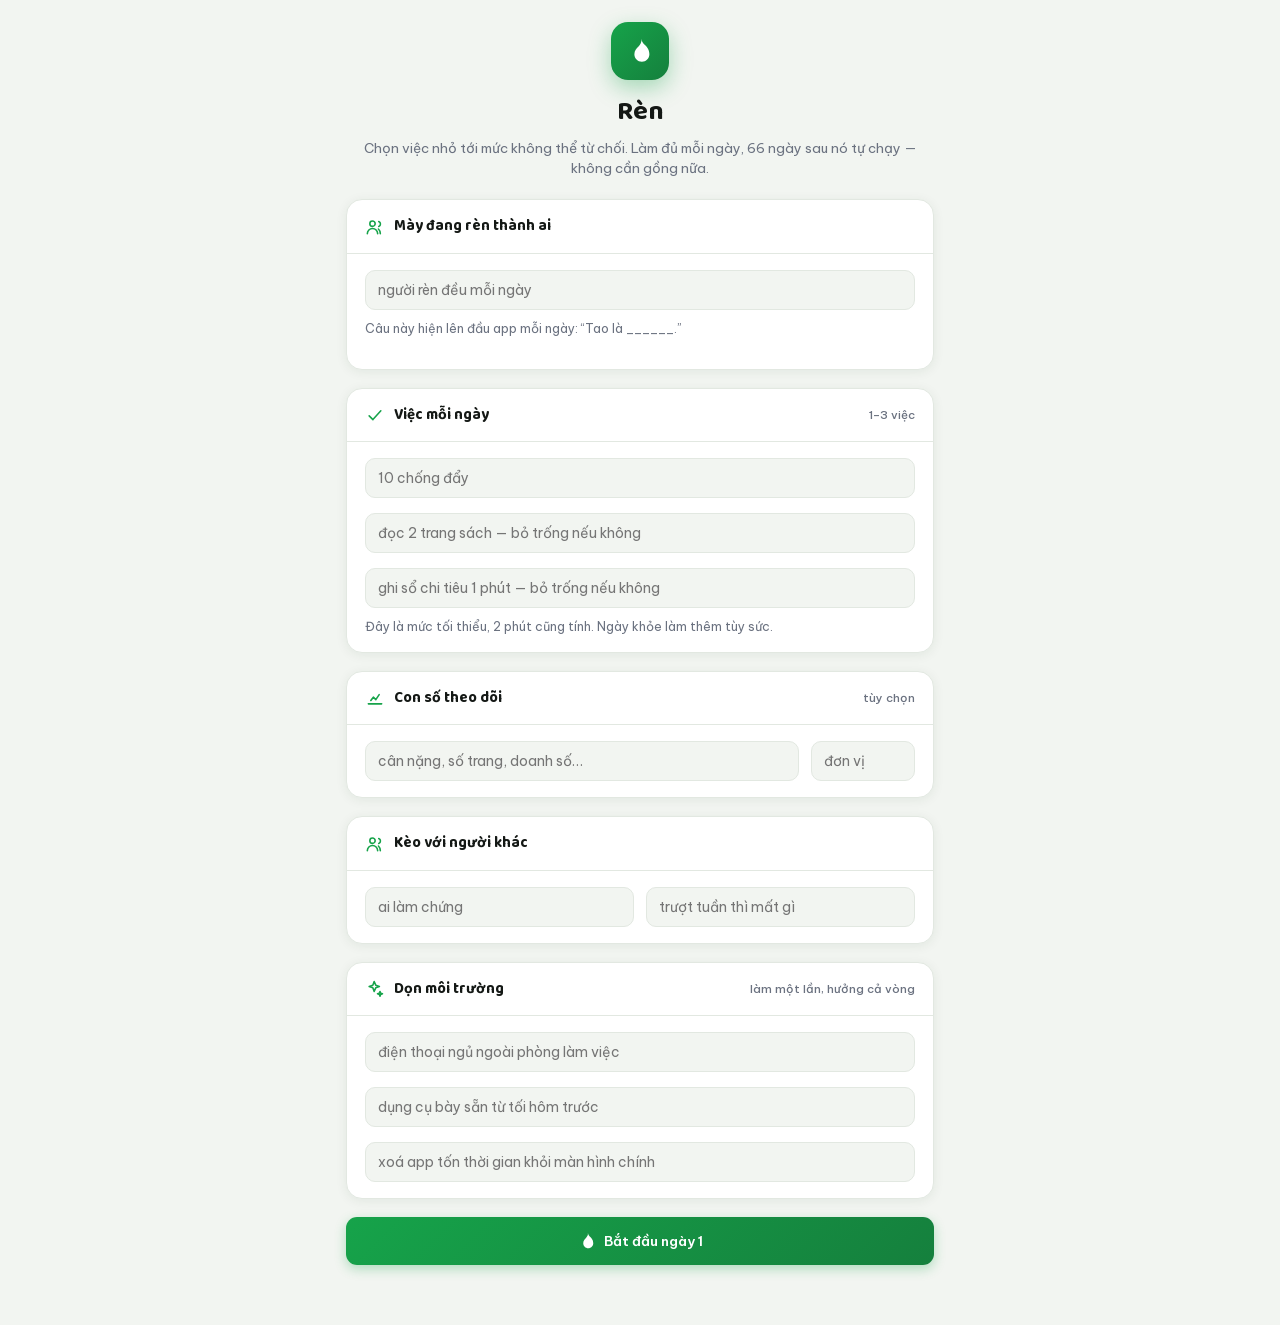
==== v-xanh-cu.html @ 0631a654 "Đổi sang thiết kế thẻ lật (Giấy & biển) - index.html: app thẻ lật — một việc mỗi lúc, quẹt trái/phải" ====
<!doctype html>
<html lang="vi">
<head>
<meta charset="utf-8">
<meta name="viewport" content="width=device-width,initial-scale=1,viewport-fit=cover">
<meta name="theme-color" content="#16a34a" media="(prefers-color-scheme: light)">
<meta name="theme-color" content="#0f1513" media="(prefers-color-scheme: dark)">
<meta name="description" content="Rèn — app kỷ luật 66 ngày: việc tối thiểu mỗi ngày, chuỗi ngày, băng giữ chuỗi, phân tích.">
<title>Rèn · Kỷ luật 66 ngày</title>
<link rel="manifest" href="manifest.json">
<link rel="icon" type="image/svg+xml" href="icon.svg">
<link rel="apple-touch-icon" href="icon.svg">
<meta name="apple-mobile-web-app-capable" content="yes">
<meta name="apple-mobile-web-app-title" content="Rèn">
<meta name="mobile-web-app-capable" content="yes">
</head>
<body>
<style>
@font-face{font-family:"Be Vietnam Pro";font-style:normal;font-weight:400;font-display:swap;src:url([data-uri]) format('woff2');unicode-range:U+0102-0103, U+0110-0111, U+0128-0129, U+0168-0169, U+01A0-01A1, U+01AF-01B0, U+0300-0301, U+0303-0304, U+0308-0309, U+0323, U+0329, U+1EA0-1EF9, U+20AB}
@font-face{font-family:"Be Vietnam Pro";font-style:normal;font-weight:400;font-display:swap;src:url([data-uri]) format('woff2');unicode-range:U+0000-00FF, U+0131, U+0152-0153, U+02BB-02BC, U+02C6, U+02DA, U+02DC, U+0304, U+0308, U+0329, U+2000-206F, U+20AC, U+2122, U+2191, U+2193, U+2212, U+2215, U+FEFF, U+FFFD}
@font-face{font-family:"Be Vietnam Pro";font-style:normal;font-weight:500;font-display:swap;src:url([data-uri]) format('woff2');unicode-range:U+0102-0103, U+0110-0111, U+0128-0129, U+0168-0169, U+01A0-01A1, U+01AF-01B0, U+0300-0301, U+0303-0304, U+0308-0309, U+0323, U+0329, U+1EA0-1EF9, U+20AB}
@font-face{font-family:"Be Vietnam Pro";font-style:normal;font-weight:500;font-display:swap;src:url([data-uri]) format('woff2');unicode-range:U+0000-00FF, U+0131, U+0152-0153, U+02BB-02BC, U+02C6, U+02DA, U+02DC, U+0304, U+0308, U+0329, U+2000-206F, U+20AC, U+2122, U+2191, U+2193, U+2212, U+2215, U+FEFF, U+FFFD}
@font-face{font-family:"Be Vietnam Pro";font-style:normal;font-weight:600;font-display:swap;src:url([data-uri]) format('woff2');unicode-range:U+0102-0103, U+0110-0111, U+0128-0129, U+0168-0169, U+01A0-01A1, U+01AF-01B0, U+0300-0301, U+0303-0304, U+0308-0309, U+0323, U+0329, U+1EA0-1EF9, U+20AB}
@font-face{font-family:"Be Vietnam Pro";font-style:normal;font-weight:600;font-display:swap;src:url([data-uri]) format('woff2');unicode-range:U+0000-00FF, U+0131, U+0152-0153, U+02BB-02BC, U+02C6, U+02DA, U+02DC, U+0304, U+0308, U+0329, U+2000-206F, U+20AC, U+2122, U+2191, U+2193, U+2212, U+2215, U+FEFF, U+FFFD}
@font-face{font-family:"Be Vietnam Pro";font-style:normal;font-weight:700;font-display:swap;src:url([data-uri]) format('woff2');unicode-range:U+0102-0103, U+0110-0111, U+0128-0129, U+0168-0169, U+01A0-01A1, U+01AF-01B0, U+0300-0301, U+0303-0304, U+0308-0309, U+0323, U+0329, U+1EA0-1EF9, U+20AB}
@font-face{font-family:"Be Vietnam Pro";font-style:normal;font-weight:700;font-display:swap;src:url([data-uri]) format('woff2');unicode-range:U+0000-00FF, U+0131, U+0152-0153, U+02BB-02BC, U+02C6, U+02DA, U+02DC, U+0304, U+0308, U+0329, U+2000-206F, U+20AC, U+2122, U+2191, U+2193, U+2212, U+2215, U+FEFF, U+FFFD}
@font-face{font-family:"Baloo 2";font-style:normal;font-weight:600 800;font-display:swap;src:url([data-uri]) format('woff2');unicode-range:U+0102-0103, U+0110-0111, U+0128-0129, U+0168-0169, U+01A0-01A1, U+01AF-01B0, U+0300-0301, U+0303-0304, U+0308-0309, U+0323, U+0329, U+1EA0-1EF9, U+20AB}
@font-face{font-family:"Baloo 2";font-style:normal;font-weight:600 800;font-display:swap;src:url([data-uri]) format('woff2');unicode-range:U+0000-00FF, U+0131, U+0152-0153, U+02BB-02BC, U+02C6, U+02DA, U+02DC, U+0304, U+0308, U+0329, U+2000-206F, U+20AC, U+2122, U+2191, U+2193, U+2212, U+2215, U+FEFF, U+FFFD}
*,::after,::before{box-sizing:border-box;margin:0;padding:0}
:root{
  --ac:#16a34a;--ac2:#15803d;--ac-dk:#15803d;--ac-lt:#f0fdf4;--ac-mid:#bbf7d0;
  --org:#f97316;--org-lt:#fff7ed;
  --bg:#f2f5f1;--card:#fff;--ink:#141815;--muted:#6b7280;--muted2:#9ca3af;
  --border:#e2e8e1;--border2:#e6eae5;
  --grn:#16a34a;--grn-lt:#dcfce7;--red:#dc2626;--red-lt:#fee2e2;
  --amber:#d97706;--amber-lt:#fef3c7;--blue:#2563eb;--blue-lt:#dbeafe;
  --vio:#7c3aed;--vio-lt:#ede9fe;
  --sh:0 2px 12px rgba(8,50,28,.07);--sh2:0 8px 30px rgba(8,50,28,.13);
  --r:12px;--r2:16px;
  --disp:"Baloo 2","Be Vietnam Pro",system-ui,sans-serif;
  --body:"Be Vietnam Pro",system-ui,-apple-system,sans-serif;
}
body.dark{
  --bg:#0f1513;--card:#19211d;--ink:#eaf1ec;--muted:#94a49a;--muted2:#6d7d74;
  --border:#26332c;--border2:#26332c;--ac-lt:#12291c;--ac-mid:#1d5234;--org-lt:#2a2014;
  --grn-lt:#14331f;--red-lt:#3a1818;--amber-lt:#33270f;--blue-lt:#16243f;--vio-lt:#221a3d;
  --sh:0 2px 12px rgba(0,0,0,.4);--sh2:0 10px 34px rgba(0,0,0,.5);
}
body{font-family:var(--body);background:var(--bg);color:var(--ink);font-size:14px;-webkit-font-smoothing:antialiased;transition:background .2s,color .2s;line-height:1.5}
button{font-family:inherit;cursor:pointer;border:0;background:none;color:inherit}
input,textarea,select{font-family:inherit;font-size:14px}
svg{display:block}
:focus-visible{outline:2px solid var(--ac);outline-offset:2px;border-radius:8px}
::-webkit-scrollbar{height:8px;width:8px}::-webkit-scrollbar-thumb{background:var(--ac-mid);border-radius:8px}
@keyframes fade{from{opacity:0;transform:translateY(8px)}to{opacity:1;transform:none}}
@keyframes pop{from{opacity:0;transform:scale(.96)}to{opacity:1;transform:none}}
@keyframes ringin{from{stroke-dashoffset:var(--circ)}}
@keyframes bump{0%{transform:scale(.72)}55%{transform:scale(1.16)}100%{transform:scale(1)}}
.app{display:flex;min-height:100vh}

.side{width:236px;flex-shrink:0;background:var(--card);border-right:1px solid var(--border);position:sticky;top:0;height:100vh;display:flex;flex-direction:column;padding:18px 14px}
.brand{display:flex;align-items:center;gap:10px;padding:4px 8px 18px}
.brand .lic{width:40px;height:40px;border-radius:12px;background:linear-gradient(135deg,var(--ac),var(--ac-dk));display:flex;align-items:center;justify-content:center;color:#fff;flex-shrink:0;box-shadow:0 4px 12px rgba(22,163,74,.35)}
.brand b{font-family:var(--disp);font-size:19px;line-height:1.05;font-weight:700}
.brand small{font-size:11px;color:var(--muted);font-weight:500;display:block}
.nav{display:flex;flex-direction:column;gap:3px;margin-top:6px}
.nav button{display:flex;align-items:center;gap:11px;padding:10px 12px;border-radius:11px;color:var(--muted);font-weight:500;font-size:13.5px;transition:all .14s;text-align:left;width:100%}
.nav button:hover{background:var(--ac-lt);color:var(--ac-dk)}
.nav button.on{background:linear-gradient(135deg,var(--ac),var(--ac-dk));color:#fff;box-shadow:0 4px 12px rgba(22,163,74,.3)}
.nav .bdg{margin-left:auto;background:var(--red);color:#fff;font-size:11px;font-weight:700;min-width:20px;height:20px;border-radius:10px;display:flex;align-items:center;justify-content:center;padding:0 6px}
.nav button.on .bdg{background:rgba(255,255,255,.25)}
.side-foot{margin-top:auto;display:flex;flex-direction:column;gap:8px;padding-top:14px;border-top:1px solid var(--border)}
.tgl{display:flex;align-items:center;gap:9px;padding:9px 12px;border-radius:11px;color:var(--muted);font-size:13px;font-weight:500}
.tgl:hover{background:var(--ac-lt);color:var(--ac-dk)}
.sidefire{display:flex;align-items:center;gap:10px;padding:10px 12px;border-radius:12px;background:var(--ac-lt);color:var(--ac-dk)}
.sidefire b{font-family:var(--disp);font-size:20px;line-height:1}
.sidefire small{font-size:11px;font-weight:600;color:var(--ac-dk);opacity:.8;display:block}

.main{flex:1;min-width:0;display:flex;flex-direction:column}
.topbar{position:sticky;top:0;z-index:40;background:var(--bg);padding:16px 26px 10px;display:flex;align-items:center;gap:14px;flex-wrap:wrap}
.topbar h1{font-family:var(--disp);font-size:23px;font-weight:700;line-height:1.15}
.topbar .sub{font-size:12.5px;color:var(--muted);margin-top:1px}
.spacer{flex:1}
.content{padding:6px 26px 96px}
.content.anim{animation:fade .3s ease}
@media(min-width:1024px){.content{padding-bottom:36px}}

.btn{display:inline-flex;align-items:center;justify-content:center;gap:7px;background:linear-gradient(135deg,var(--ac),var(--ac-dk));color:#fff;padding:9px 16px;border-radius:11px;font-weight:600;font-size:13.5px;box-shadow:0 4px 12px rgba(22,163,74,.3);transition:transform .12s,box-shadow .12s,filter .12s}
.btn:hover{transform:translateY(-1px);box-shadow:0 6px 18px rgba(22,163,74,.4)}
.btn:active{transform:translateY(0)}
.btn.ghost{background:var(--card);color:var(--ink);border:1px solid var(--border);box-shadow:none}
.btn.ghost:hover{background:var(--ac-lt);color:var(--ac-dk);border-color:var(--ac-mid)}
.btn.grn{background:linear-gradient(135deg,#22c55e,var(--grn));box-shadow:0 4px 12px rgba(22,163,74,.3)}
.btn.blu{background:linear-gradient(135deg,#3b82f6,var(--blue));box-shadow:0 4px 12px rgba(37,99,235,.28)}
.btn.dgr{background:var(--card);color:var(--red);border:1px solid var(--red);box-shadow:none}
.btn.sm{padding:6px 11px;font-size:12.5px}
.btn.wide{width:100%}
.btn+.btn.wide,.btn.wide+.btn.wide{margin-top:9px}
body.dark .btn{box-shadow:none}
body.dark .btn:hover{box-shadow:none;filter:brightness(1.07)}
body.dark .brand .lic,body.dark .nav button.on{box-shadow:none}

.grid-stat{display:grid;grid-template-columns:repeat(auto-fit,minmax(158px,1fr));gap:14px;margin-bottom:20px}
.stat{background:var(--card);border:1px solid var(--border);border-radius:var(--r2);padding:16px 18px;box-shadow:var(--sh);position:relative;overflow:hidden}
.stat .ic{width:38px;height:38px;border-radius:11px;display:flex;align-items:center;justify-content:center;margin-bottom:10px}
.stat .n{font-family:var(--disp);font-size:30px;line-height:1;font-weight:700}
.stat .n s{font-size:14px;text-decoration:none;color:var(--muted);font-weight:600}
.stat .l{font-size:12.5px;color:var(--muted);margin-top:3px;font-weight:500}
.ic.o{background:var(--org-lt);color:var(--org)}.ic.b{background:var(--blue-lt);color:var(--blue)}
.ic.g{background:var(--grn-lt);color:var(--grn)}.ic.r{background:var(--red-lt);color:var(--red)}
.ic.a{background:var(--amber-lt);color:var(--amber)}.ic.v{background:var(--vio-lt);color:var(--vio)}

.panel{background:var(--card);border:1px solid var(--border);border-radius:var(--r2);box-shadow:var(--sh);margin-bottom:18px}
.panel-h{display:flex;align-items:center;gap:9px;padding:15px 18px;border-bottom:1px solid var(--border)}
.panel-h b{font-size:15px;font-family:var(--disp);font-weight:700;flex:1}
.panel-h .lead{color:var(--ac);display:flex}
.panel-h small{font-size:11.5px;color:var(--muted);font-weight:500}
.panel-b{padding:16px 18px}
.panel-b.tight{padding:6px 18px 12px}
.panel-b.flush{padding:0}
.cols{display:grid;grid-template-columns:1.35fr 1fr;gap:18px;align-items:start}
@media(max-width:900px){.cols{grid-template-columns:1fr}}

.row{display:flex;align-items:center;gap:12px;padding:12px 18px;border-bottom:1px solid var(--border);transition:background .12s}
.row:last-child{border-bottom:0}
.row:hover{background:var(--ac-lt)}
.chk{width:26px;height:26px;border-radius:9px;border:2px solid var(--muted2);flex-shrink:0;display:flex;align-items:center;justify-content:center;cursor:pointer;color:transparent;transition:all .14s}
.chk:hover{border-color:var(--ac)}
.row.done .chk{background:var(--grn);border-color:var(--grn);color:#fff}
.chk.bump{animation:bump .34s cubic-bezier(.34,1.6,.64,1)}
.row .rt{flex:1;min-width:0}
.row .rt b{font-weight:600;font-size:14px;display:block}
.row.done .rt b{text-decoration:line-through;color:var(--muted)}
.row .rt small{color:var(--muted);font-size:12px}
.row .hic{width:30px;height:30px;border-radius:9px;display:flex;align-items:center;justify-content:center;flex-shrink:0}
.row.mute{opacity:.45}
.tag{display:inline-flex;align-items:center;gap:4px;font-size:11px;font-weight:600;padding:3px 8px;border-radius:7px;white-space:nowrap}
.tag.o{background:var(--org-lt);color:var(--org)}.tag.g{background:var(--grn-lt);color:var(--grn)}
.tag.b{background:var(--blue-lt);color:var(--blue)}.tag.a{background:var(--amber-lt);color:var(--amber)}
.tag.r{background:var(--red-lt);color:var(--red)}.tag.v{background:var(--vio-lt);color:var(--vio)}

.prog{height:8px;background:var(--border2);border-radius:6px;overflow:hidden}
.prog>i{display:block;height:100%;background:linear-gradient(90deg,var(--ac),var(--ac-dk));border-radius:6px;transition:width .4s}
.prog.full>i{background:linear-gradient(90deg,#22c55e,var(--grn))}
.prog.ice>i{background:linear-gradient(90deg,#60a5fa,var(--blue))}

.ringwrap{display:flex;align-items:center;gap:18px}
.ring{position:relative;width:118px;height:118px;flex-shrink:0}
.ring .mid{position:absolute;inset:0;display:flex;flex-direction:column;align-items:center;justify-content:center}
.ring .mid b{font-family:var(--disp);font-size:27px;line-height:1;font-weight:700}
.ring .mid small{font-size:11px;color:var(--muted);font-weight:600}
.ring circle{transition:stroke-dashoffset .5s ease}

.vow{background:linear-gradient(135deg,var(--ac),var(--ac-dk));border-radius:var(--r2);padding:22px 20px;color:#fff;box-shadow:0 8px 24px rgba(22,163,74,.28);margin-bottom:18px;position:relative;overflow:hidden}
body.dark .vow{box-shadow:none}
.vow .lb{font-size:11px;font-weight:700;letter-spacing:1.1px;text-transform:uppercase;opacity:.85}
.vow .say{font-family:var(--disp);font-size:clamp(20px,4.6vw,27px);font-weight:700;line-height:1.25;margin-top:6px}
.vow .mrow{display:flex;gap:22px;margin-top:14px;padding-top:13px;border-top:1px solid rgba(255,255,255,.25)}
.vow .mrow div b{font-family:var(--disp);font-size:20px;font-weight:700;display:block;line-height:1.1}
.vow .mrow div small{font-size:11px;opacity:.85;font-weight:500}
.vow .glow{position:absolute;right:-30px;top:-30px;width:150px;height:150px;border-radius:50%;background:rgba(255,255,255,.12)}

.note{border-radius:var(--r2);padding:14px 16px;margin-bottom:16px;display:flex;gap:12px;align-items:flex-start;font-size:13.5px;font-weight:500;line-height:1.5;border:1px solid transparent}
.note b{font-weight:700}
.note.warn{background:var(--red-lt);color:var(--red);border-color:rgba(220,38,38,.25)}
.note.ice{background:var(--blue-lt);color:var(--blue);border-color:rgba(37,99,235,.22)}
.note.win{background:var(--grn-lt);color:var(--grn);border-color:rgba(22,163,74,.22)}
.note.tipy{background:var(--amber-lt);color:var(--amber);border-color:rgba(217,119,6,.22)}
.note u{cursor:pointer;font-weight:700}
.note .ni{flex-shrink:0;margin-top:1px}

.heat{display:grid;grid-template-columns:repeat(7,1fr);gap:6px;max-width:470px;margin:0 auto}
.hd{font-size:10.5px;font-weight:700;color:var(--muted2);text-align:center;padding-bottom:2px}
.cell{aspect-ratio:1;border-radius:9px;background:var(--bg);border:1px solid var(--border);display:flex;align-items:center;justify-content:center;font-size:11px;font-weight:600;color:var(--muted2);cursor:pointer;transition:transform .1s,box-shadow .12s}
.cell:hover{transform:scale(1.07);box-shadow:var(--sh)}
.cell.void{visibility:hidden}
.cell.hit{background:linear-gradient(135deg,#22c55e,var(--grn));border-color:transparent;color:#fff}
.cell.ice{background:linear-gradient(135deg,#60a5fa,var(--blue));border-color:transparent;color:#fff}
.cell.part{background:var(--amber-lt);border-color:var(--amber);color:var(--amber)}
.cell.slip{background:var(--red-lt);border-color:var(--red);color:var(--red)}
.cell.fut{opacity:.5;cursor:default}
.cell.fut:hover{transform:none;box-shadow:none}
.cell.now{outline:2.5px solid var(--ac);outline-offset:2px}
.key{display:flex;flex-wrap:wrap;gap:8px 16px;margin-top:14px}
.key span{display:flex;align-items:center;gap:6px;font-size:12px;color:var(--muted);font-weight:500}
.key i{width:13px;height:13px;border-radius:4px;display:block}

.bars{display:flex;align-items:flex-end;gap:6px;height:118px;padding-top:6px}
.bars .bcol{flex:1;display:flex;flex-direction:column;align-items:center;gap:6px;height:100%;justify-content:flex-end;min-width:0}
.bars .bk{width:100%;border-radius:7px 7px 3px 3px;background:linear-gradient(180deg,#fbbf24,var(--amber));min-height:4px;transition:height .4s}
.bars .bk.g{background:linear-gradient(180deg,#22c55e,var(--grn))}
.bars .bk.b{background:linear-gradient(180deg,#60a5fa,var(--blue))}
.bars .bk.e{background:var(--border2)}
.bars .bl{font-size:10.5px;color:var(--muted2);font-weight:600;white-space:nowrap}
canvas{width:100%;display:block}

.hstat{width:100%;border-collapse:collapse;font-size:13px}
.hstat th{text-align:left;font-size:11px;letter-spacing:.4px;text-transform:uppercase;color:var(--muted2);font-weight:700;padding:0 10px 9px 0}
.hstat th:last-child,.hstat td:last-child{text-align:right;padding-right:0}
.hstat td{padding:10px 10px 10px 0;border-top:1px solid var(--border);font-weight:500}
.hstat td b{font-weight:600}
.hstat .mini{height:6px;border-radius:4px;background:var(--border2);overflow:hidden;margin-top:5px;min-width:64px}
.hstat .mini>i{display:block;height:100%;border-radius:4px;background:linear-gradient(90deg,var(--ac),var(--ac-dk))}

.badges{display:flex;gap:9px;flex-wrap:wrap}
.bch{display:flex;flex-direction:column;align-items:center;gap:5px;min-width:72px;padding:12px 8px;border-radius:13px;background:var(--bg);border:1px solid var(--border);text-align:center;flex:1 1 72px}
.bch.on{background:linear-gradient(160deg,var(--ac-lt),var(--card));border-color:var(--ac-mid)}
.bch.off{opacity:.42}
.bch .be{color:var(--ac);display:flex}
.bch.off .be{color:var(--muted2)}
.bch small{font-size:10.5px;font-weight:600;line-height:1.15;color:var(--muted)}
.bch.on small{color:var(--ac-dk)}

.fnd{display:flex;gap:12px;align-items:flex-start;padding:14px 0;border-top:1px solid var(--border)}
.fnd:first-child{border-top:0;padding-top:4px}
.fnd .fi{width:34px;height:34px;border-radius:10px;display:flex;align-items:center;justify-content:center;flex-shrink:0}
.fnd .ft b{display:block;font-weight:600;font-size:13.5px;margin-bottom:2px}
.fnd .ft p{font-size:12.5px;color:var(--muted);line-height:1.5}

.fld{margin-bottom:15px}
.fld label{display:block;font-size:12.5px;font-weight:600;color:var(--muted);margin-bottom:6px}
.fld input,.fld textarea,.fld select{width:100%;background:var(--bg);border:1.5px solid var(--border);border-radius:10px;padding:10px 12px;color:var(--ink);outline:none;transition:border-color .14s}
.fld input:focus,.fld textarea:focus{border-color:var(--ac)}
.fld textarea{resize:vertical;min-height:70px;line-height:1.5}
.frow{display:flex;gap:12px}.frow>*{flex:1}
.frow .narrow{flex:0 0 104px}
.chips{display:flex;gap:7px;flex-wrap:wrap}
.chip{padding:7px 12px;border-radius:9px;background:var(--bg);border:1.5px solid var(--border);font-size:12.5px;font-weight:600;color:var(--muted);transition:all .12s;display:inline-flex;align-items:center;gap:6px}
.chip:hover{border-color:var(--ac-mid)}
.chip.on{background:var(--ac-lt);border-color:var(--ac);color:var(--ac-dk)}
.chip.ico{padding:9px}
.swatch{width:34px;height:34px;border-radius:10px;border:2.5px solid transparent;display:flex;align-items:center;justify-content:center}
.swatch.on{border-color:var(--ink)}
.step{display:flex;align-items:center;gap:6px}
.step button{width:34px;height:34px;border:1.5px solid var(--border);border-radius:10px;color:var(--muted);display:flex;align-items:center;justify-content:center;background:var(--bg)}
.step button:hover{border-color:var(--ac);color:var(--ac-dk)}
.step .v{min-width:60px;text-align:center;font-family:var(--disp);font-size:18px;font-weight:700}
.step .v.low{color:var(--red)}.step .v.ok{color:var(--grn)}
.kv{display:flex;align-items:center;justify-content:space-between;gap:14px;padding:13px 0;border-top:1px solid var(--border)}
.kv:first-child{border-top:0}
.kv .kt b{display:block;font-weight:600;font-size:13.5px}
.kv .kt small{font-size:12px;color:var(--muted)}

.ov{position:fixed;inset:0;background:rgba(20,14,8,.55);backdrop-filter:blur(3px);z-index:100;display:flex;align-items:flex-end;justify-content:center;animation:fade .2s}
@media(min-width:640px){.ov{align-items:center;padding:20px}}
.modal{background:var(--card);width:100%;max-width:520px;max-height:92vh;overflow-y:auto;border-radius:20px 20px 0 0;animation:pop .25s ease;box-shadow:var(--sh2)}
@media(min-width:640px){.modal{border-radius:20px}}
.modal-h{display:flex;align-items:center;gap:10px;padding:17px 20px;border-bottom:1px solid var(--border);position:sticky;top:0;background:var(--card);z-index:2}
.modal-h b{font-family:var(--disp);font-size:17px;flex:1;font-weight:700}
.modal-h small{display:block;font-size:11.5px;color:var(--muted);font-weight:500;font-family:var(--body)}
.modal-h .x{color:var(--muted);padding:5px;display:flex;border-radius:9px}
.modal-h .x:hover{background:var(--bg);color:var(--red)}
.modal-b{padding:18px 20px}
.modal-f{display:flex;gap:10px;padding:15px 20px;border-top:1px solid var(--border);position:sticky;bottom:0;background:var(--card)}
.modal-f .btn{flex:1;padding:12px}

.mtop{display:none;align-items:center;gap:10px;padding:12px 16px;background:var(--card);border-bottom:1px solid var(--border);position:sticky;top:0;z-index:50}
.mtop .lic{width:34px;height:34px;border-radius:10px;background:linear-gradient(135deg,var(--ac),var(--ac-dk));display:flex;align-items:center;justify-content:center;color:#fff}
.mtop b{font-family:var(--disp);font-size:17px;font-weight:700;flex:1}
.mtop .mfire{display:flex;align-items:center;gap:5px;color:var(--ac-dk);background:var(--ac-lt);padding:5px 11px;border-radius:20px;font-weight:700;font-size:13px}
.botnav{display:none;position:fixed;bottom:0;left:0;right:0;background:var(--card);border-top:1px solid var(--border);z-index:50;padding:6px 4px calc(8px + env(safe-area-inset-bottom))}
.botnav button{display:flex;flex-direction:column;align-items:center;gap:2px;font-size:10px;font-weight:600;color:var(--muted2);padding:5px 2px;border-radius:10px;flex:1 1 0;min-width:0;white-space:nowrap}
.botnav button.on{color:var(--ac)}
.fab{display:none;position:fixed;right:18px;bottom:calc(78px + env(safe-area-inset-bottom));width:56px;height:56px;border-radius:50%;background:linear-gradient(135deg,var(--ac),var(--ac-dk));color:#fff;align-items:center;justify-content:center;box-shadow:0 8px 24px rgba(22,163,74,.45);z-index:49}
@media(max-width:820px){
  .side{display:none}.mtop{display:flex}.botnav{display:flex}.fab{display:flex}
  .topbar{display:none}.content{padding:14px 14px 100px}
  .grid-stat{grid-template-columns:repeat(2,1fr);gap:11px}
  .ringwrap{flex-direction:column;align-items:stretch;gap:14px}
  .ring{margin:0 auto}
}
.toast{position:fixed;left:50%;bottom:92px;transform:translateX(-50%);background:linear-gradient(135deg,var(--ac),var(--ac-dk));color:#fff;padding:12px 22px;border-radius:30px;font-size:13.5px;font-weight:600;z-index:350;display:flex;align-items:center;gap:10px;box-shadow:var(--sh2);animation:pop .25s;max-width:90vw}
.toast.g{background:linear-gradient(135deg,#22c55e,var(--grn))}
.toast.b{background:linear-gradient(135deg,#3b82f6,var(--blue))}
@media(min-width:820px){.toast{bottom:28px}}
.fx{position:fixed;inset:0;pointer-events:none;z-index:400}
.empty{text-align:center;padding:34px 18px;color:var(--muted2)}
.empty p{margin-top:9px;font-size:13.5px}
.hint{font-size:12.5px;color:var(--muted);line-height:1.5;margin-top:9px}
.wz{max-width:620px;margin:0 auto;padding:22px 16px 60px}
.wz .head{text-align:center;margin-bottom:20px}
.wz .head .lic{width:58px;height:58px;border-radius:17px;background:linear-gradient(135deg,var(--ac),var(--ac-dk));display:flex;align-items:center;justify-content:center;color:#fff;margin:0 auto 12px;box-shadow:0 8px 22px rgba(22,163,74,.35)}
.wz .head h1{font-family:var(--disp);font-size:27px;font-weight:700}
.wz .head p{font-size:13.5px;color:var(--muted);margin-top:5px;line-height:1.55}
@media(prefers-reduced-motion:reduce){*{animation:none!important;transition:none!important}}
</style>

<div id="app"></div>
<div id="mroot"></div>
<div id="troot"></div>

<script>
var KEY="ren.v2", OLD="ren-v1";
var I={
 grid:'<path d="M4 4h6v6H4zM14 4h6v6h-6zM4 14h6v6H4zM14 14h6v6h-6z"/>',
 flame:'<path d="M13.1 2.2c.4 3-.9 4.6-2.3 6.1C9.2 9.9 7.5 11.6 7.5 14.6c0 3.3 2.7 6 6 6s6-2.7 6-6c0-4.3-2.6-6.6-4.2-8.1-1-1-1.9-2-2.2-4.3z" fill="currentColor" stroke="none"/>',
 cal:'<rect x="3.5" y="5" width="17" height="16" rx="3"/><path d="M8 3v3M16 3v3M3.5 10h17"/>',
 chart:'<path d="M4 19h16M7 15l3-4 3 3 4-6"/>',
 sliders:'<path d="M4 8h9M18 8h2M4 16h4M12 16h8"/><circle cx="15.5" cy="8" r="2.2"/><circle cx="9" cy="16" r="2.2"/>',
 check:'<path d="M5 13l4.5 4.5L19 7"/>',
 plus:'<path d="M12 5v14M5 12h14"/>',
 x:'<path d="M6 6l12 12M18 6L6 18"/>',
 pencil:'<path d="M4 20h4l10-10-4-4L4 16z"/>',
 trash:'<path d="M4 7h16M9.5 7V4.5h5V7M6.5 7l1 13h9l1-13"/>',
 moon:'<path d="M20 14.5A8.5 8.5 0 0 1 9.5 4a8.5 8.5 0 1 0 10.5 10.5z" fill="currentColor" stroke="none"/>',
 sun:'<circle cx="12" cy="12" r="4.2"/><path d="M12 2.5v2M12 19.5v2M2.5 12h2M19.5 12h2M5.5 5.5l1.5 1.5M17 17l1.5 1.5M18.5 5.5L17 7M7 17l-1.5 1.5"/>',
 bolt:'<path d="M13.5 2 4 14h6l-1.5 8L20 10h-6.5z" fill="currentColor" stroke="none"/>',
 target:'<circle cx="12" cy="12" r="8.4"/><circle cx="12" cy="12" r="3.6"/>',
 bed:'<path d="M3 18v-7h12.5a4.5 4.5 0 0 1 4.5 4.5V18M3 18h18M3 11V6.5"/><circle cx="7.2" cy="8.4" r="1.7"/>',
 note:'<path d="M5 4h8.5L19 9.5V20H5z"/><path d="M13 4v6h6"/>',
 users:'<circle cx="9" cy="8" r="3.2"/><path d="M2.8 20c0-3.4 2.8-6.2 6.2-6.2s6.2 2.8 6.2 6.2M16.5 5.4a3.2 3.2 0 0 1 0 6M18.4 20c0-2.3-.9-4.3-2.3-5.6"/>',
 spark:'<path d="M11 3l1.9 4.4L17.3 9l-4.4 1.6L11 15l-1.6-4.4L5 9l4.4-1.6z"/><path d="M18 15l.8 2 2.2.8-2.2.8-.8 2-.8-2-2.2-.8 2.2-.8z"/>',
 cup:'<path d="M8 4h8v5a4 4 0 0 1-8 0zM8 6H5.2v1.6A3.2 3.2 0 0 0 8.4 11M16 6h2.8v1.6A3.2 3.2 0 0 1 15.6 11M12 13v4M9 20h6"/>',
 snow:'<path d="M12 2.5v19M4.2 6.8l15.6 10.4M19.8 6.8L4.2 17.2"/>',
 dl:'<path d="M12 4v11M8 11.5l4 4 4-4M5 19.5h14"/>',
 ul:'<path d="M12 20V9M8 12.5l4-4 4 4M5 4.5h14"/>',
 copy:'<rect x="8.5" y="8.5" width="11.5" height="11.5" rx="2.5"/><path d="M15.5 8.5V6.5a2.5 2.5 0 0 0-2.5-2.5H6.5A2.5 2.5 0 0 0 4 6.5V13a2.5 2.5 0 0 0 2.5 2.5h2"/>',
 dumb:'<path d="M4 9v6M7 7v10M17 7v10M20 9v6M7 12h10"/>',
 book:'<path d="M4 5.5A2.5 2.5 0 0 1 6.5 3H19v15H6.5A2.5 2.5 0 0 0 4 20.5z"/><path d="M4 5.5v15"/>',
 water:'<path d="M12 3s6 6.4 6 10.4A6 6 0 0 1 6 13.4C6 9.4 12 3 12 3z"/>',
 brush:'<path d="M9.5 14.5 4 20l5.5-1 .8-2.2M14 4.5l5.5 5.5-7.5 7.5-5.5-5.5z"/>',
 wallet:'<rect x="3.5" y="6" width="17" height="13" rx="3"/><path d="M3.5 10.5h17M16 14.5h1.5"/>',
 leaf:'<path d="M5 19C5 10 11 5 20 5c0 9-5 14-14 14H5zM5 19c2-5 5.5-8.5 10-10.5"/>'
};
function ic(n,s){return '<svg width="'+(s||20)+'" height="'+(s||20)+'" viewBox="0 0 24 24" fill="none" stroke="currentColor" stroke-width="1.9" stroke-linecap="round" stroke-linejoin="round">'+(I[n]||'')+'</svg>'}
var ICONS=["flame","dumb","book","water","brush","bolt","leaf","wallet","note","spark"];
var COLORS=["g","b","v","a","o","r"];
var COLORHEX={o:"#f97316",g:"#16a34a",b:"#2563eb",a:"#d97706",v:"#7c3aed",r:"#dc2626"};
var DEF={v:2,identity:"",habits:[],metric:{name:"",unit:""},pact:{who:"",stake:""},env:[],start:null,cycle:1,days:{},history:[],theme:"auto",tab:"dash"};
var S=load(), M=null, bumpId=null, cheer=false, lastTab=null;

function load(){
  try{
    var raw=localStorage.getItem(KEY);
    if(raw){var o=JSON.parse(raw);return fill(o)}
    var old=localStorage.getItem(OLD);
    if(old){var p=JSON.parse(old);return fill(migrate(p))}
  }catch(e){}
  return JSON.parse(JSON.stringify(DEF));
}
function fill(o){var d=JSON.parse(JSON.stringify(DEF));for(var k in d)if(!(k in o)||o[k]==null)o[k]=d[k];o.v=2;return o}
function migrate(p){
  var o=JSON.parse(JSON.stringify(DEF));
  o.identity=p.identity||"";o.metric=p.metric||{name:"",unit:""};o.pact=p.pact||{who:"",stake:""};
  o.env=p.env||[];o.start=p.start;o.cycle=p.cycle||1;o.history=p.history||[];
  o.habits=(p.habits||[]).map(function(h,i){return {id:h.id,name:h.name,icon:ICONS[i%ICONS.length],color:COLORS[i%COLORS.length]}});
  var d=p.days||{};
  for(var k in d){var r=d[k];o.days[k]={t:r.t||[],sleep:r.sleep==null?null:r.sleep,energy:null,m:r.m==null?null:r.m,crisis:!!r.crisis,closed:!!r.closed,note:""}}
  return o;
}
function save(){try{localStorage.setItem(KEY,JSON.stringify(S))}catch(e){}}
function uid(){return Math.random().toString(36).slice(2,9)}
function esc(s){return String(s==null?"":s).replace(/[&<>"']/g,function(c){return {"&":"&amp;","<":"&lt;",">":"&gt;",'"':"&quot;","'":"&#39;"}[c]})}
function pad(n){return String(n).padStart(2,"0")}
function dk(d){return d.getFullYear()+"-"+pad(d.getMonth()+1)+"-"+pad(d.getDate())}
function today(){return dk(new Date())}
function P(k){var a=k.split("-");return new Date(+a[0],+a[1]-1,+a[2])}
function addD(k,n){var d=P(k);return dk(new Date(d.getFullYear(),d.getMonth(),d.getDate()+n))}
function diffD(a,b){return Math.round((P(b)-P(a))/864e5)}
function wd(k){return (P(k).getDay()+6)%7}
function fmtD(k){var a=k.split("-");return a[2]+"/"+a[1]}
function fmtFull(k){var a=k.split("-");return a[2]+"/"+a[1]+"/"+a[0]}
var WDN=["T2","T3","T4","T5","T6","T7","CN"];

function rec(k){return S.days[k]||null}
function need(){return S.habits.length}
function got(k){var r=rec(k);return r&&r.t?r.t.filter(function(id){return S.habits.some(function(h){return h.id===id})}).length:0}
function isHit(k){var r=rec(k);if(!r)return false;var n=got(k);return r.crisis?n>=1:(n>0&&n>=need())}
function stat(k){var r=rec(k);if(!r&&k>=today())return"fut";if(isHit(k))return (r.crisis&&got(k)<need())?"ice":"hit";if(got(k)>0)return"part";if(r||k<today())return"slip";return"fut"}
function streak(){var k=today();if(!isHit(k))k=addD(k,-1);var n=0;while(isHit(k)&&n<4000){n++;k=addD(k,-1)}return n}
function longest(){if(!S.start)return 0;var best=0,cur=0,k=S.start,end=today();while(k<=end){if(isHit(k)){cur++;if(cur>best)best=cur}else cur=0;k=addD(k,1)}return best}
function hstreak(id){var k=today();var has=function(kk){var r=rec(kk);return !!(r&&r.t.indexOf(id)>=0)};if(!has(k))k=addD(k,-1);var n=0;while(has(k)&&n<4000){n++;k=addD(k,-1)}return n}
function hrate(id){if(!S.start)return 0;var t=0,h=0,k=S.start,end=today();while(k<=end){t++;var r=rec(k);if(r&&r.t.indexOf(id)>=0)h++;k=addD(k,1)}return t?Math.round(h/t*100):0}
function votes(){var v=0;for(var k in S.days)v+=got(k);return v}
function dayIx(){return S.start?diffD(S.start,today())+1:0}
function last(n){var out=[];for(var i=n-1;i>=0;i--)out.push(addD(today(),-i));return out}
function hits(arr){return arr.filter(isHit).length}
function sleeps(n){var a=[];for(var i=0;i<n;i++){var r=rec(addD(today(),-i));if(r&&r.sleep!=null)a.push(r.sleep)}return a}
function avg(a){return a.length?a.reduce(function(x,y){return x+y},0)/a.length:null}
function crisisCount(){var c=0;for(var k in S.days)if(S.days[k].crisis)c++;return c}
function pts(){var out=[],k=S.start,end=today(),i=0;if(!k)return out;while(k<=end){var r=rec(k);if(r&&r.m!=null&&r.m!==""&&!isNaN(+r.m))out.push({i:i,v:+r.m,k:k});k=addD(k,1);i++}return out}
function ensure(k){if(!S.days[k])S.days[k]={t:[],sleep:null,energy:null,m:null,crisis:false,closed:false,note:""};return S.days[k]}
function hby(id){for(var i=0;i<S.habits.length;i++)if(S.habits[i].id===id)return S.habits[i];return null}

function sysDark(){var a=document.documentElement.getAttribute("data-theme");if(a==="dark")return true;if(a==="light")return false;return window.matchMedia&&window.matchMedia("(prefers-color-scheme:dark)").matches}
function applyTheme(){var d=S.theme==="dark"||(S.theme==="auto"&&sysDark());document.body.classList.toggle("dark",d)}

function toast(msg,kind){
  var r=document.getElementById("troot");
  r.innerHTML='<div class="toast '+(kind||"")+'">'+ic(kind==="b"?"snow":kind==="g"?"check":"flame",20)+'<span>'+esc(msg)+'</span></div>';
  clearTimeout(r._h);r._h=setTimeout(function(){r.innerHTML=""},2900);
}
function burst(){
  if(window.matchMedia&&window.matchMedia("(prefers-reduced-motion:reduce)").matches)return;
  var cv=document.createElement("canvas");cv.className="fx";cv.setAttribute("aria-hidden","true");
  document.body.appendChild(cv);
  var kill=function(){if(cv.parentNode)cv.parentNode.removeChild(cv)};
  var safety=setTimeout(kill,2500);
  var c=cv.getContext("2d"),dpr=window.devicePixelRatio||1;
  var W=cv.clientWidth,H=cv.clientHeight;cv.width=W*dpr;cv.height=H*dpr;c.scale(dpr,dpr);
  var cols=["#16a34a","#22c55e","#bbf7d0","#d97706","#15803d"],ps=[];
  for(var i=0;i<46;i++)ps.push({x:W/2,y:H*0.32,vx:(Math.random()-.5)*7.5,vy:-Math.random()*7-2.5,s:3+Math.random()*4,c:cols[i%cols.length],r:Math.random()*6});
  var t=0;
  (function tick(){
    if(!cv.parentNode)return;
    t++;c.clearRect(0,0,W,H);
    for(var j=0;j<ps.length;j++){var p=ps[j];p.vy+=.31;p.x+=p.vx;p.y+=p.vy;p.r+=.13;
      c.save();c.translate(p.x,p.y);c.rotate(p.r);c.fillStyle=p.c;c.globalAlpha=Math.max(0,1-t/72);
      c.fillRect(-p.s/2,-p.s/2,p.s,p.s*1.5);c.restore()}
    if(t<72)requestAnimationFrame(tick);else{clearTimeout(safety);kill()}
  })();
}

var VIEWS=[
 {id:"dash",  t:"Tổng quan", s:"Toàn cảnh hệ thống rèn của mày", i:"grid"},
 {id:"today", t:"Hôm nay",   s:"Đánh dấu việc và chốt ngày",     i:"check"},
 {id:"streak",t:"Chuỗi 66",  s:"Bản đồ ngày và huy hiệu",        i:"cal"},
 {id:"insight",t:"Phân tích",s:"App tự đọc số liệu và nhận xét", i:"chart"},
 {id:"sys",   t:"Hệ thống",  s:"Việc, kèo, môi trường, dữ liệu", i:"sliders"}
];

function render(){
  applyTheme();
  var sy=window.scrollY;
  var app=document.getElementById("app");
  if(!S.start||!S.habits.length){app.className="";app.innerHTML=vWizard();return}
  var v=VIEWS.filter(function(x){return x.id===S.tab})[0]||VIEWS[0];
  var st=streak(),left=need()-got(today());
  app.className="app";
  app.innerHTML=
   '<aside class="side">'
   +'<div class="brand"><div class="lic">'+ic("flame",22)+'</div><div><b>Rèn</b><small>kỷ luật 66 ngày</small></div></div>'
   +'<nav class="nav">'+VIEWS.map(function(x){
       var b=x.id==="today"&&left>0?'<span class="bdg">'+left+'</span>':'';
       return '<button data-a="tab" data-v="'+x.id+'" class="'+(x.id===S.tab?"on":"")+'">'+ic(x.i,20)+'<span>'+x.t+'</span>'+b+'</button>'}).join("")
   +'</nav>'
   +'<div class="side-foot">'
     +'<div class="sidefire">'+ic("flame",22)+'<div><b>'+st+'</b><small>ngày liên tiếp</small></div></div>'
     +'<button class="tgl" data-a="theme">'+ic(document.body.classList.contains("dark")?"sun":"moon",18)+'<span>'+(document.body.classList.contains("dark")?"Giao diện sáng":"Giao diện tối")+'</span></button>'
   +'</div></aside>'
   +'<main class="main">'
     +'<div class="mtop"><div class="lic">'+ic("flame",19)+'</div><b>'+v.t+'</b>'
       +'<div class="mfire">'+ic("flame",16)+st+'</div>'
       +'<button class="tgl" data-a="theme" style="padding:6px">'+ic(document.body.classList.contains("dark")?"sun":"moon",19)+'</button></div>'
     +'<div class="topbar"><div><h1>'+v.t+'</h1><div class="sub">'+v.s+'</div></div><div class="spacer"></div>'
       +(S.tab==="today"?"":'<button class="btn ghost" data-a="tab" data-v="today">'+ic("check",18)+'Đánh dấu hôm nay</button>')
       +'<button class="btn" data-a="day" data-v="'+today()+'">'+ic("note",18)+'Sổ hôm nay</button></div>'
     +'<div class="content'+(S.tab!==lastTab?' anim':'')+'">'+(S.tab==="dash"?vDash():S.tab==="today"?vToday():S.tab==="streak"?vStreak():S.tab==="insight"?vInsight():vSys())+'</div>'
   +'</main>'
   +'<nav class="botnav">'+VIEWS.map(function(x){return '<button data-a="tab" data-v="'+x.id+'" class="'+(x.id===S.tab?"on":"")+'">'+ic(x.i,22)+'<span>'+x.t+'</span></button>'}).join("")+'</nav>'
   +'<button class="fab" data-a="day" data-v="'+today()+'" aria-label="mở sổ hôm nay">'+ic("plus",26)+'</button>';
  lastTab=S.tab;
  if(S.tab==="dash"||S.tab==="streak")drawLine();
  if(S.tab==="insight")drawWk();
  if(bumpId){var el=app.querySelector('.chk[data-v="'+bumpId+'"]');if(el)el.classList.add("bump");bumpId=null}
  if(cheer){cheer=false;burst()}
  renderModal();
  if(sy&&Math.abs(window.scrollY-sy)>2)window.scrollTo(0,sy);
}

function ringSVG(pct,label,sub,color){
  var R=52,C=2*Math.PI*R,off=C*(1-pct/100);
  return '<div class="ring"><svg width="118" height="118" viewBox="0 0 118 118">'
   +'<defs><linearGradient id="rg" x1="0" y1="0" x2="1" y2="1"><stop offset="0" stop-color="'+(color||"#16a34a")+'"/><stop offset="1" stop-color="'+(color==="#16a34a"?"#166534":"#15803d")+'"/></linearGradient></defs>'
   +'<circle cx="59" cy="59" r="'+R+'" fill="none" stroke="var(--border2)" stroke-width="11"/>'
   +'<circle cx="59" cy="59" r="'+R+'" fill="none" stroke="url(#rg)" stroke-width="11" stroke-linecap="round" stroke-dasharray="'+C.toFixed(1)+'" stroke-dashoffset="'+off.toFixed(1)+'" transform="rotate(-90 59 59)"/>'
   +'</svg><div class="mid"><b>'+label+'</b><small>'+sub+'</small></div></div>';
}
function statCard(icn,cls,n,l){return '<div class="stat"><div class="ic '+cls+'">'+ic(icn,21)+'</div><div class="n">'+n+'</div><div class="l">'+l+'</div></div>'}
function barsHTML(days){
  var mx=Math.max(1,need());
  return '<div class="bars">'+days.map(function(k){
    var g=got(k),s=stat(k),h=Math.max(4,Math.round(g/mx*100));
    var cls=s==="hit"?"g":s==="ice"?"b":g>0?"":"e";
    return '<div class="bcol"><div class="bk '+cls+'" style="height:'+(g?h:6)+'%"></div><div class="bl">'+WDN[wd(k)]+'</div></div>'}).join("")+'</div>';
}

function vWizard(){
  return '<div class="wz"><div class="head"><div class="lic">'+ic("flame",30)+'</div>'
   +'<h1>Rèn</h1><p>Chọn việc nhỏ tới mức không thể từ chối. Làm đủ mỗi ngày, 66 ngày sau nó tự chạy — không cần gồng nữa.</p></div>'
   +'<div class="panel"><div class="panel-h"><span class="lead">'+ic("users",20)+'</span><b>Mày đang rèn thành ai</b></div><div class="panel-b">'
     +'<div class="fld"><input id="w-id" placeholder="người rèn đều mỗi ngày"><div class="hint">Câu này hiện lên đầu app mỗi ngày: “Tao là ______.”</div></div></div></div>'
   +'<div class="panel"><div class="panel-h"><span class="lead">'+ic("check",20)+'</span><b>Việc mỗi ngày</b><small>1–3 việc</small></div><div class="panel-b">'
     +'<div class="fld"><input id="w-h1" placeholder="10 chống đẩy"></div>'
     +'<div class="fld"><input id="w-h2" placeholder="đọc 2 trang sách — bỏ trống nếu không"></div>'
     +'<div class="fld" style="margin-bottom:0"><input id="w-h3" placeholder="ghi sổ chi tiêu 1 phút — bỏ trống nếu không"><div class="hint">Đây là mức tối thiểu, 2 phút cũng tính. Ngày khỏe làm thêm tùy sức.</div></div></div></div>'
   +'<div class="panel"><div class="panel-h"><span class="lead">'+ic("chart",20)+'</span><b>Con số theo dõi</b><small>tùy chọn</small></div><div class="panel-b">'
     +'<div class="frow"><div class="fld" style="margin-bottom:0"><input id="w-mn" placeholder="cân nặng, số trang, doanh số…"></div><div class="fld narrow" style="margin-bottom:0"><input id="w-mu" placeholder="đơn vị"></div></div></div></div>'
   +'<div class="panel"><div class="panel-h"><span class="lead">'+ic("users",20)+'</span><b>Kèo với người khác</b></div><div class="panel-b">'
     +'<div class="frow"><div class="fld" style="margin-bottom:0"><input id="w-pw" placeholder="ai làm chứng"></div><div class="fld" style="margin-bottom:0"><input id="w-ps" placeholder="trượt tuần thì mất gì"></div></div></div></div>'
   +'<div class="panel"><div class="panel-h"><span class="lead">'+ic("spark",20)+'</span><b>Dọn môi trường</b><small>làm một lần, hưởng cả vòng</small></div><div class="panel-b">'
     +'<div class="fld"><input id="w-e1" placeholder="điện thoại ngủ ngoài phòng làm việc"></div>'
     +'<div class="fld"><input id="w-e2" placeholder="dụng cụ bày sẵn từ tối hôm trước"></div>'
     +'<div class="fld" style="margin-bottom:0"><input id="w-e3" placeholder="xoá app tốn thời gian khỏi màn hình chính"></div></div></div>'
   +'<button class="btn wide" data-a="wgo" style="padding:14px">'+ic("flame",20)+'Bắt đầu ngày 1</button></div>';
}

function vDash(){
  var k=today(),r=rec(k)||{},g=got(k),n=need(),pct=n?Math.round(g/n*100):0;
  var st=streak(),h7=hits(last(7)),as=avg(sleeps(7)),di=dayIx();
  var envLeft=S.env.filter(function(e){return !e.done}).length;
  var missY=di>1&&!isHit(addD(k,-1));
  var out="";
  if(r.crisis)out+='<div class="note ice"><span class="ni">'+ic("snow",21)+'</span><div><b>Băng giữ chuỗi đang bật.</b> Làm một việc là chuỗi không đứt — mai tính tiếp.</div></div>';
  else if(missY)out+='<div class="note warn"><span class="ni">'+ic("bolt",21)+'</span><div><b>Hôm qua chuỗi đứt.</b> Luật số một: không trượt hai ngày liền. Hôm nay chỉ cần mức tối thiểu, nhưng bắt buộc.</div></div>';
  else if(pct===100&&r.closed)out+='<div class="note win"><span class="ni">'+ic("cup",21)+'</span><div><b>Xong ngày '+Math.min(di,66)+'.</b> Chuỗi '+st+' ngày và vẫn đang cháy.</div></div>';
  out+='<div class="grid-stat">'
   +statCard("flame","g",st,"chuỗi hiện tại")
   +statCard("cup","a",longest(),"chuỗi dài nhất")
   +statCard("cal","b",Math.min(di,66)+'<s>/66</s>',"ngày của vòng "+S.cycle)
   +statCard("bolt","v",votes(),"tổng lần đã làm")
   +'</div>';
  out+='<div class="cols"><div>'
   +'<div class="panel"><div class="panel-h"><span class="lead">'+ic("target",20)+'</span><b>Hôm nay</b><small>'+fmtFull(k)+'</small></div>'
   +'<div class="panel-b"><div class="ringwrap">'
     +ringSVG(pct,pct+"%",g+"/"+n+" việc",pct===100?"#16a34a":"#4ade80")
     +'<div style="flex:1;min-width:0">'
       +S.habits.map(function(h){
         var on=(r.t||[]).indexOf(h.id)>=0;
         return '<div class="kv"><div class="kt"><b>'+esc(h.name)+'</b><small>chuỗi riêng '+hstreak(h.id)+' ngày · đạt '+hrate(h.id)+'%</small></div>'
          +'<button class="chk '+(on?"":"")+'" data-a="tick" data-v="'+h.id+'" aria-pressed="'+on+'" style="'+(on?"background:var(--grn);border-color:var(--grn);color:#fff":"")+'">'+ic("check",16)+'</button></div>'}).join("")
     +'</div></div>'
     +'<div class="prog '+(pct===100?"full":r.crisis?"ice":"")+'" style="margin-top:16px"><i style="width:'+pct+'%"></i></div>'
   +'</div></div>'
   +'<div class="panel"><div class="panel-h"><span class="lead">'+ic("chart",20)+'</span><b>14 ngày gần nhất</b><small>'+hits(last(14))+'/14 đạt</small></div>'
   +'<div class="panel-b">'+barsHTML(last(14))+'</div></div>'
   +(S.metric.name?'<div class="panel"><div class="panel-h"><span class="lead">'+ic("chart",20)+'</span><b>'+esc(S.metric.name)+'</b><small>'+(S.metric.unit?esc(S.metric.unit):"số đo")+'</small></div><div class="panel-b"><canvas id="mline" height="120"></canvas></div></div>':"")
   +'</div><div>'
   +'<div class="panel"><div class="panel-h"><span class="lead">'+ic("bed",20)+'</span><b>Pin ý chí</b></div><div class="panel-b">'
     +'<div class="kv" style="padding-top:0"><div class="kt"><b>Đêm qua</b><small>ngủ mấy tiếng</small></div>'
     +'<div class="step"><button data-a="slp" data-v="-0.5">'+ic("x",14)+'</button><span class="v '+(r.sleep==null?"":r.sleep<6?"low":"ok")+'">'+(r.sleep==null?"—":r.sleep+"h")+'</span><button data-a="slp" data-v="0.5">'+ic("plus",14)+'</button></div></div>'
     +'<div class="kv"><div class="kt"><b>Trung bình 7 ngày</b><small>dưới 6.5h thì kỷ luật sập trước tiên</small></div>'
     +'<b style="font-family:var(--disp);font-size:20px;color:'+(as==null?"var(--muted)":as<6.5?"var(--red)":"var(--grn)")+'">'+(as==null?"—":as.toFixed(1)+"h")+'</b></div>'
   +'</div></div>'
   +'<div class="panel"><div class="panel-h"><span class="lead">'+ic("cal",20)+'</span><b>Tuần này</b><small>'+h7+'/7</small></div><div class="panel-b">'
     +'<div class="prog '+(h7>=6?"full":"")+'"><i style="width:'+Math.round(h7/7*100)+'%"></i></div>'
     +'<div class="hint">'+(h7>=6?"Tuần đẹp. Giữ nhịp này là chuỗi tự dài.":h7>=4?"Tạm được — nhưng còn chỗ để siết.":"Tuần này mỏng. Xem lại môi trường và giấc ngủ trước khi đổ cho ý chí.")+'</div>'
   +'</div></div>'
   +(envLeft?'<div class="panel"><div class="panel-h"><span class="lead">'+ic("spark",20)+'</span><b>Môi trường chưa dọn</b><small>'+envLeft+' việc</small></div><div class="panel-b flush">'
     +S.env.filter(function(e){return !e.done}).slice(0,4).map(function(e){
       return '<div class="row"><button class="chk" data-a="env" data-v="'+e.id+'">'+ic("check",15)+'</button><div class="rt"><b>'+esc(e.text)+'</b><small>dọn một lần, đỡ gồng cả vòng</small></div></div>'}).join("")
     +'</div></div>':"")
   +(S.pact.who?'<div class="panel"><div class="panel-h"><span class="lead">'+ic("users",20)+'</span><b>Kèo với '+esc(S.pact.who)+'</b></div><div class="panel-b">'
     +'<div class="hint" style="margin-top:0">Trượt tuần thì '+esc(S.pact.stake||"…")+'.</div>'
     +'<button class="btn ghost wide" data-a="report" style="margin-top:12px">'+ic("copy",18)+'Copy báo cáo tuần</button></div></div>':"")
   +'</div></div>';
  return out;
}

function vToday(){
  var k=today(),r=ensure(k),g=got(k),n=need(),pct=n?Math.round(g/n*100):0,di=dayIx();
  var missY=di>1&&!isHit(addD(k,-1)),low=r.sleep!=null&&r.sleep<6&&!r.crisis;
  var out='<div class="vow"><div class="glow"></div><div class="lb">Lời thệ</div><div class="say">“Tao là '+esc(S.identity)+'.”</div>'
   +'<div class="mrow"><div><b>'+votes()+'</b><small>lần đã chứng minh</small></div><div><b>'+streak()+'</b><small>ngày liên tiếp</small></div><div><b>'+Math.min(di,66)+'/66</b><small>ngày của vòng '+S.cycle+'</small></div></div></div>';
  if(r.crisis)out+='<div class="note ice"><span class="ni">'+ic("snow",21)+'</span><div><b>Băng giữ chuỗi đang bật.</b> Làm một việc là chuỗi không đứt. <u data-a="crisisoff">Tắt băng</u></div></div>';
  else if(missY)out+='<div class="note warn"><span class="ni">'+ic("bolt",21)+'</span><div><b>Hôm qua chuỗi đứt.</b> Không trượt hai ngày liền — hôm nay bắt buộc phải có dấu.</div></div>';
  out+='<div class="panel"><div class="panel-h"><span class="lead">'+ic("check",20)+'</span><b>Việc hôm nay</b><small>'+g+'/'+n+'</small></div>'
   +'<div class="panel-b flush">'+S.habits.map(function(h,i){
     var on=r.t.indexOf(h.id)>=0,mute=r.crisis&&i>0&&!on,hs=hstreak(h.id);
     return '<div class="row '+(on?"done":"")+' '+(mute?"mute":"")+'">'
      +'<button class="chk" data-a="tick" data-v="'+h.id+'" aria-pressed="'+on+'" aria-label="đánh dấu '+esc(h.name)+'">'+ic("check",16)+'</button>'
      +'<div class="hic ic '+h.color+'">'+ic(h.icon,17)+'</div>'
      +'<div class="rt"><b>'+esc(h.name)+'</b><small>'+(hs?"chuỗi riêng "+hs+" ngày":"chưa có chuỗi")+' · đạt '+hrate(h.id)+'%</small></div>'
      +(r.crisis&&i===0?'<span class="tag b">chỉ cần cái này</span>':on?'<span class="tag g">xong</span>':'')
      +'</div>'}).join("")+'</div>'
   +'<div class="panel-b"><div class="prog '+(pct===100?"full":r.crisis?"ice":"")+'"><i style="width:'+pct+'%"></i></div>'
   +(!r.crisis&&!r.closed?'<button class="btn blu wide" data-a="crisis" style="margin-top:14px">'+ic("snow",18)+'Hôm nay tao đuối — bật băng giữ chuỗi</button>':'')
   +'</div></div>';
  out+='<div class="cols"><div class="panel"><div class="panel-h"><span class="lead">'+ic("bed",20)+'</span><b>Pin ý chí và số đo</b></div><div class="panel-b">'
   +'<div class="kv" style="padding-top:0"><div class="kt"><b>Ngủ đêm qua</b><small>tài nguyên gốc của kỷ luật</small></div>'
   +'<div class="step"><button data-a="slp" data-v="-0.5">'+ic("x",14)+'</button><span class="v '+(r.sleep==null?"":r.sleep<6?"low":"ok")+'">'+(r.sleep==null?"—":r.sleep+"h")+'</span><button data-a="slp" data-v="0.5">'+ic("plus",14)+'</button></div></div>'
   +'<div class="kv"><div class="kt"><b>Mức năng lượng</b><small>cảm nhận hôm nay</small></div><div class="chips">'
   +[1,2,3,4,5].map(function(e){return '<button class="chip '+(r.energy===e?"on":"")+'" data-a="energy" data-v="'+e+'">'+e+'</button>'}).join("")+'</div></div>'
   +(S.metric.name?'<div class="kv"><div class="kt"><b>'+esc(S.metric.name)+'</b><small>'+(S.metric.unit?esc(S.metric.unit):"số đo hôm nay")+'</small></div>'
     +'<input class="chip" style="width:104px;text-align:center;font-family:var(--disp);font-size:16px" inputmode="decimal" data-bind="metric" value="'+(r.m==null?"":r.m)+'" placeholder="—"></div>':"")
   +(low?'<div class="note warn" style="margin:14px 0 0"><span class="ni">'+ic("bed",21)+'</span><div>Dưới 6 tiếng — pin cạn. Đừng gồng, <u data-a="crisis">bật băng giữ chuỗi</u> rồi ngủ bù.</div></div>':"")
   +'</div></div>'
   +'<div class="panel"><div class="panel-h"><span class="lead">'+ic("note",20)+'</span><b>Ghi chú hôm nay</b></div><div class="panel-b">'
   +'<div class="fld" style="margin-bottom:0"><textarea data-bind="note" placeholder="hôm nay cái gì làm mày dễ/khó làm việc này?">'+esc(r.note||"")+'</textarea>'
   +'<div class="hint">Vài chữ thôi. Sau này đọc lại sẽ thấy đúng cái gì làm mày trượt.</div></div></div></div></div>';
  out+=r.closed
   ? '<div class="note '+(pct===100?"win":"tipy")+'"><span class="ni">'+ic(pct===100?"cup":"bolt",21)+'</span><div>'+(pct===100?'<b>Đã chốt sổ — đủ việc.</b> Con người mày đang rèn thắng thêm một ngày.':'<b>Đã chốt sổ — ngày mỏng ('+g+'/'+n+').</b> Mai không được trượt tiếp.')+'</div></div>'
     +'<button class="btn ghost wide" data-a="reopen">'+ic("pencil",18)+'Mở lại sổ hôm nay</button>'
   : '<button class="btn '+(isHit(k)?"grn":"")+' wide" data-a="close" style="padding:14px">'+ic("check",20)+'Chốt sổ hôm nay'+(g?" · "+g+" dấu":"")+'</button>';
  return out;
}

function vStreak(){
  var di=dayIx(),over=di>66;
  var lead=wd(S.start),cells=[];
  for(var i=0;i<lead;i++)cells.push('<div class="cell void"></div>');
  for(var d=0;d<66;d++){
    var k=addD(S.start,d),s=stat(k);
    cells.push('<div class="cell '+s+(k===today()?" now":"")+'" data-a="day" data-v="'+k+'" role="button" tabindex="0" title="Ngày '+(d+1)+' · '+fmtFull(k)+'">'+(d+1)+'</div>');
  }
  var out="";
  if(over)out+='<div class="note win"><span class="ni">'+ic("cup",21)+'</span><div><b>Hết 66 ngày.</b> Việc này giờ gần như tự chạy — giữ làm nền và mở vòng mới cho việc tiếp theo.</div></div>'
   +'<button class="btn wide" data-a="newcycle" style="margin-bottom:18px">'+ic("flame",18)+'Khai vòng '+(S.cycle+1)+' từ hôm nay</button>';
  out+='<div class="grid-stat">'
   +statCard("flame","g",streak(),"chuỗi hiện tại")
   +statCard("cup","a",longest(),"chuỗi dài nhất")
   +statCard("check","g",hits(last(30))+'<s>/30</s>',"30 ngày gần nhất")
   +statCard("snow","b",crisisCount(),"lần dùng băng")
   +'</div>';
  out+='<div class="panel"><div class="panel-h"><span class="lead">'+ic("cal",20)+'</span><b>Bản đồ 66 ngày · vòng '+S.cycle+'</b><small>bấm ô để mở sổ ngày đó</small></div><div class="panel-b">'
   +'<div class="heat">'+WDN.map(function(w){return '<div class="hd">'+w+'</div>'}).join("")+cells.join("")+'</div>'
   +'<div class="key"><span><i style="background:linear-gradient(135deg,#22c55e,#16a34a)"></i>đủ việc</span>'
   +'<span><i style="background:linear-gradient(135deg,#60a5fa,#2563eb)"></i>giữ bằng băng</span>'
   +'<span><i style="background:var(--amber-lt);border:1px solid var(--amber)"></i>thiếu việc</span>'
   +'<span><i style="background:var(--red-lt);border:1px solid var(--red)"></i>đứt chuỗi</span></div></div></div>';
  out+='<div class="cols"><div>'
   +'<div class="panel"><div class="panel-h"><span class="lead">'+ic("target",20)+'</span><b>Từng việc</b></div><div class="panel-b">'
   +'<table class="hstat"><thead><tr><th>Việc</th><th>Chuỗi</th><th>Tỉ lệ đạt</th></tr></thead><tbody>'
   +S.habits.map(function(h){var rt=hrate(h.id);
     return '<tr><td><b>'+esc(h.name)+'</b></td><td><b style="color:var(--ac-dk)">'+hstreak(h.id)+'</b> ngày</td>'
      +'<td><b>'+rt+'%</b><div class="mini"><i style="width:'+rt+'%;background:'+COLORHEX[h.color]+'"></i></div></td></tr>'}).join("")
   +'</tbody></table></div></div>'
   +(S.metric.name?'<div class="panel"><div class="panel-h"><span class="lead">'+ic("chart",20)+'</span><b>'+esc(S.metric.name)+'</b><small>vòng phản hồi</small></div><div class="panel-b"><canvas id="mline" height="130"></canvas></div></div>':"")
   +'</div><div class="panel"><div class="panel-h"><span class="lead">'+ic("cup",20)+'</span><b>Huy hiệu</b></div><div class="panel-b">'+badgesHTML()+'</div></div></div>';
  if(S.history.length)out+='<div class="panel"><div class="panel-h"><span class="lead">'+ic("book",20)+'</span><b>Các vòng đã xong</b></div><div class="panel-b flush">'
   +S.history.map(function(h){return '<div class="row"><div class="hic ic g">'+ic("flame",17)+'</div><div class="rt"><b>Vòng '+h.cycle+'</b><small>'+fmtFull(h.start)+' → '+fmtFull(h.end)+'</small></div></div>'}).join("")+'</div></div>';
  return out;
}

function badgesHTML(){
  var lg=longest(),st=streak(),as=avg(sleeps(7)),perfect=false;
  for(var i=0;i<=Math.max(0,dayIx()-7);i++){var all=true;for(var j=0;j<7;j++)if(!isHit(addD(S.start,i+j)))all=false;if(all)perfect=true}
  var list=[
   {n:"3 ngày",on:lg>=3,i:"spark"},{n:"1 tuần",on:lg>=7,i:"check"},{n:"2 tuần",on:lg>=14,i:"bolt"},
   {n:"1 tháng",on:lg>=30,i:"flame"},{n:"66 ngày",on:lg>=66,i:"cup"},
   {n:"tuần hoàn hảo",on:perfect,i:"target"},{n:"ngủ đủ",on:as!=null&&as>=7,i:"bed"},
   {n:"đang cháy",on:st>=5,i:"flame"}
  ];
  return '<div class="badges">'+list.map(function(b){
    return '<div class="bch '+(b.on?"on":"off")+'"><span class="be">'+ic(b.i,22)+'</span><small>'+b.n+'</small></div>'}).join("")+'</div>'
   +'<div class="hint">Huy hiệu tính theo chuỗi dài nhất, nên trượt một ngày không xoá thành tích cũ.</div>';
}

function vInsight(){
  var f=[];
  // theo thứ
  var byW=[];for(var w=0;w<7;w++)byW.push({t:0,h:0});
  if(S.start){var k=S.start,end=today();while(k<=end){var ww=wd(k);byW[ww].t++;if(isHit(k))byW[ww].h++;k=addD(k,1)}}
  var rated=byW.map(function(b,i){return {i:i,r:b.t>=2?b.h/b.t:null,t:b.t}}).filter(function(x){return x.r!=null});
  if(rated.length>=3){
    var best=rated.slice().sort(function(a,b){return b.r-a.r})[0],worst=rated.slice().sort(function(a,b){return a.r-b.r})[0];
    if(best.r>worst.r)f.push({i:"cal",c:"b",t:"Thứ "+WDN[worst.i]+" là điểm yếu",p:"Mày đạt "+Math.round(worst.r*100)+"% vào "+WDN[worst.i]+", trong khi "+WDN[best.i]+" đạt "+Math.round(best.r*100)+"%. Ngày yếu nhất thường do lịch sinh hoạt, không phải do ý chí — dọn trước cái cản của ngày đó."});
  }
  // ngủ
  var lo={t:0,h:0},hi={t:0,h:0};
  for(var kk in S.days){var r=S.days[kk];if(r.sleep==null)continue;var b=r.sleep<6.5?lo:hi;b.t++;if(isHit(kk))b.h++}
  if(lo.t>=2&&hi.t>=2){
    var lr=Math.round(lo.h/lo.t*100),hr=Math.round(hi.h/hi.t*100);
    f.push({i:"bed",c:hr>lr?"a":"g",t:"Giấc ngủ đổi kết quả "+Math.abs(hr-lr)+" điểm",p:"Ngủ từ 6.5h trở lên: đạt "+hr+"% ("+hi.t+" ngày). Ngủ dưới 6.5h: đạt "+lr+"% ("+lo.t+" ngày). "+(hr>lr?"Sửa giờ ngủ rẻ hơn gồng ý chí.":"Số liệu chưa cho thấy khác biệt — cứ theo dõi thêm.")});
  }
  // đà
  var thisW=hits(last(7)),prevW=0;for(var i=7;i<14;i++)if(isHit(addD(today(),-i)))prevW++;
  f.push({i:"chart",c:thisW>=prevW?"g":"r",t:thisW>=prevW?"Đà đang lên":"Đà đang xuống",p:"Tuần này "+thisW+"/7, tuần trước "+prevW+"/7. "+(thisW>=prevW?"Giữ nguyên môi trường đang có, đừng đổi gì cả.":"Đừng tăng mục tiêu lúc này — hạ về mức tối thiểu cho tới khi chuỗi ổn lại.")});
  // việc hay bỏ
  if(S.habits.length>1){
    var wk=S.habits.slice().sort(function(a,b){return hrate(a.id)-hrate(b.id)})[0];
    f.push({i:"target",c:"a",t:"“"+wk.name+"” là việc hay bị bỏ nhất",p:"Chỉ đạt "+hrate(wk.id)+"%. Hai cách sửa: bổ nhỏ việc này xuống mức dễ hơn nữa, hoặc gắn nó ngay sau một việc mày đã làm tự động rồi."});
  }
  // băng
  var cc=crisisCount();
  if(cc>0)f.push({i:"snow",c:"b",t:"Đã dùng băng "+cc+" lần",p:cc>=5?"Dùng nhiều thế này nghĩa là mức tối thiểu vẫn còn cao. Hạ nó xuống thật thấp, thà làm 2 phút mỗi ngày còn hơn nghỉ.":"Dùng đúng mực. Băng là để giữ chuỗi qua ngày xấu, không phải để nghỉ."});
  // số đo
  var p=pts();
  if(p.length>=3){
    var d0=p[0].v,d1=p[p.length-1].v,ch=d1-d0;
    f.push({i:"chart",c:"v",t:esc(S.metric.name)+(ch>=0?" tăng ":" giảm ")+Math.abs(Math.round(ch*10)/10)+(S.metric.unit?" "+esc(S.metric.unit):""),p:"Từ "+d0+" lên "+d1+" qua "+p.length+" lần ghi. Đây chính là vòng phản hồi: thấy số nhích là động lực tự nạp lại."});
  }
  var out='<div class="grid-stat">'
   +statCard("check","g",Math.round(hits(last(Math.max(1,Math.min(dayIx(),66))))/Math.max(1,Math.min(dayIx(),66))*100)+'%',"tỉ lệ đạt cả vòng")
   +statCard("bed","b",(avg(sleeps(14))==null?"—":avg(sleeps(14)).toFixed(1)+"h"),"ngủ TB 14 ngày")
   +statCard("bolt","v",(function(){var a=[];for(var kk in S.days)if(S.days[kk].energy)a.push(S.days[kk].energy);var v=avg(a);return v==null?"—":v.toFixed(1)})(),"năng lượng TB")
   +statCard("note","a",(function(){var c=0;for(var kk in S.days)if((S.days[kk].note||"").trim())c++;return c})(),"ngày có ghi chú")
   +'</div>';
  out+='<div class="cols"><div class="panel"><div class="panel-h"><span class="lead">'+ic("chart",20)+'</span><b>Tỉ lệ đạt theo thứ</b><small>cả vòng</small></div><div class="panel-b"><canvas id="wkbar" height="150"></canvas></div></div>'
   +'<div class="panel"><div class="panel-h"><span class="lead">'+ic("spark",20)+'</span><b>App đọc số liệu và nói thẳng</b></div><div class="panel-b">'
   +(f.length?f.map(function(x){return '<div class="fnd"><div class="fi ic '+x.c+'">'+ic(x.i,19)+'</div><div class="ft"><b>'+x.t+'</b><p>'+x.p+'</p></div></div>'}).join("")
     :'<div class="empty">'+ic("chart",40)+'<p>Chưa đủ dữ liệu. Dùng đủ một tuần là có nhận xét.</p></div>')
   +'</div></div></div>';
  return out;
}

function vSys(){
  var out='<div class="panel"><div class="panel-h"><span class="lead">'+ic("users",20)+'</span><b>Căn tính</b></div><div class="panel-b">'
   +'<div class="fld" style="margin-bottom:0"><label>Tao là…</label><input data-bind="identity" value="'+esc(S.identity)+'"><div class="hint">Đổi câu này là đổi cái đích mà mọi việc nhỏ đang bầu phiếu cho.</div></div></div></div>';
  out+='<div class="panel"><div class="panel-h"><span class="lead">'+ic("check",20)+'</span><b>Việc mỗi ngày</b><small>'+S.habits.length+'/5</small></div><div class="panel-b flush">'
   +S.habits.map(function(h){
     return '<div class="row"><div class="hic ic '+h.color+'">'+ic(h.icon,17)+'</div>'
      +'<div class="rt"><b>'+esc(h.name)+'</b><small>chuỗi '+hstreak(h.id)+' ngày · đạt '+hrate(h.id)+'%</small></div>'
      +'<button class="btn ghost sm" data-a="ehabit" data-v="'+h.id+'">'+ic("pencil",16)+'Sửa</button></div>'}).join("")
   +'</div><div class="panel-b">'+(S.habits.length<5?'<button class="btn ghost wide" data-a="ehabit" data-v="new">'+ic("plus",18)+'Thêm việc — nhỏ thôi</button>':'')
   +'<div class="hint">Đổi việc giữa vòng thì bản đồ 66 ngày tính lại theo bộ việc mới.</div></div></div>';
  out+='<div class="cols"><div>'
   +'<div class="panel"><div class="panel-h"><span class="lead">'+ic("chart",20)+'</span><b>Con số theo dõi</b></div><div class="panel-b">'
   +'<div class="frow"><div class="fld" style="margin-bottom:0"><label>Tên</label><input data-bind="mname" value="'+esc(S.metric.name)+'" placeholder="cân nặng, số trang…"></div>'
   +'<div class="fld narrow" style="margin-bottom:0"><label>Đơn vị</label><input data-bind="munit" value="'+esc(S.metric.unit)+'" placeholder="kg"></div></div></div></div>'
   +'<div class="panel"><div class="panel-h"><span class="lead">'+ic("users",20)+'</span><b>Kèo xã hội</b></div><div class="panel-b">'
   +'<div class="frow"><div class="fld"><label>Người làm chứng</label><input data-bind="pwho" value="'+esc(S.pact.who)+'"></div>'
   +'<div class="fld"><label>Trượt thì mất gì</label><input data-bind="pstake" value="'+esc(S.pact.stake)+'"></div></div>'
   +'<button class="btn ghost wide" data-a="report">'+ic("copy",18)+'Copy báo cáo tuần</button></div></div>'
   +'</div><div>'
   +'<div class="panel"><div class="panel-h"><span class="lead">'+ic("spark",20)+'</span><b>Môi trường</b><small>'+S.env.filter(function(e){return e.done}).length+'/'+S.env.length+' đã dọn</small></div><div class="panel-b flush">'
   +(S.env.length?S.env.map(function(e){
      return '<div class="row '+(e.done?"done":"")+'"><button class="chk" data-a="env" data-v="'+e.id+'" style="'+(e.done?"background:var(--grn);border-color:var(--grn);color:#fff":"")+'">'+ic("check",15)+'</button>'
       +'<div class="rt"><b>'+esc(e.text)+'</b></div><button class="btn ghost sm" data-a="delenv" data-v="'+e.id+'">'+ic("trash",15)+'</button></div>'}).join("")
     :'<div class="empty">'+ic("spark",38)+'<p>Chưa có mục nào.</p></div>')
   +'</div><div class="panel-b"><div class="frow"><input id="env-new" class="chip" style="flex:1;padding:10px 12px" placeholder="thêm việc dọn môi trường…"><button class="btn ghost" data-a="addenv" style="flex:0 0 auto">'+ic("plus",18)+'Thêm</button></div></div></div>'
   +'<div class="panel"><div class="panel-h"><span class="lead">'+ic("moon",20)+'</span><b>Giao diện</b></div><div class="panel-b"><div class="chips">'
   +[["auto","Theo hệ thống"],["light","Sáng"],["dark","Tối"]].map(function(x){return '<button class="chip '+(S.theme===x[0]?"on":"")+'" data-a="settheme" data-v="'+x[0]+'">'+x[1]+'</button>'}).join("")
   +'</div></div></div>'
   +'<div class="panel"><div class="panel-h"><span class="lead">'+ic("dl",20)+'</span><b>Dữ liệu</b></div><div class="panel-b">'
   +'<button class="btn ghost wide" data-a="export">'+ic("dl",18)+'Xuất bản sao .json</button>'
   +'<button class="btn ghost wide" data-a="import">'+ic("ul",18)+'Nhập từ file .json</button>'
   +'<input type="file" id="imp" accept=".json,application/json" hidden>'
   +'<button class="btn dgr wide" data-a="wipe">'+ic("trash",18)+'Xoá sạch, làm lại từ đầu</button>'
   +'<div class="hint">Dữ liệu nằm trong trình duyệt này. Đổi máy hoặc xoá cache là mất — thỉnh thoảng xuất một bản sao.</div></div></div>'
   +'</div></div>';
  return out;
}

function renderModal(){
  var r=document.getElementById("mroot");
  if(!M){r.innerHTML="";return}
  if(M.type==="day"){
    var k=M.k,d=ensure(k),g=got(k),n=need();
    r.innerHTML='<div class="ov" data-a="closem"><div class="modal" data-stop="1">'
     +'<div class="modal-h"><div style="flex:1"><b>Sổ ngày '+fmtFull(k)+'</b><small>'+WDN[wd(k)]+' · '+(S.start?"ngày "+(diffD(S.start,k)+1)+" của vòng "+S.cycle:"")+' · '+g+'/'+n+' việc</small></div>'
     +'<button class="x" data-a="closem" aria-label="đóng">'+ic("x",20)+'</button></div>'
     +'<div class="modal-b">'
       +S.habits.map(function(h){var on=d.t.indexOf(h.id)>=0;
         return '<div class="kv"><div class="kt" style="display:flex;align-items:center;gap:10px"><div class="hic ic '+h.color+'">'+ic(h.icon,16)+'</div><div><b>'+esc(h.name)+'</b></div></div>'
          +'<button class="chk" data-a="dtick" data-v="'+h.id+'" style="'+(on?"background:var(--grn);border-color:var(--grn);color:#fff":"")+'">'+ic("check",16)+'</button></div>'}).join("")
       +'<div class="kv"><div class="kt"><b>Ngủ</b><small>đêm trước ngày này</small></div>'
       +'<div class="step"><button data-a="dslp" data-v="-0.5">'+ic("x",14)+'</button><span class="v">'+(d.sleep==null?"—":d.sleep+"h")+'</span><button data-a="dslp" data-v="0.5">'+ic("plus",14)+'</button></div></div>'
       +'<div class="kv"><div class="kt"><b>Năng lượng</b></div><div class="chips">'+[1,2,3,4,5].map(function(e){return '<button class="chip '+(d.energy===e?"on":"")+'" data-a="denergy" data-v="'+e+'">'+e+'</button>'}).join("")+'</div></div>'
       +(S.metric.name?'<div class="kv"><div class="kt"><b>'+esc(S.metric.name)+'</b><small>'+esc(S.metric.unit||"")+'</small></div><input class="chip" style="width:104px;text-align:center" inputmode="decimal" data-bind="dmetric" value="'+(d.m==null?"":d.m)+'"></div>':"")
       +'<div class="kv"><div class="kt"><b>Băng giữ chuỗi</b><small>một việc là đủ giữ chuỗi</small></div>'
       +'<button class="chip '+(d.crisis?"on":"")+'" data-a="dcrisis">'+ic("snow",16)+(d.crisis?"đang bật":"tắt")+'</button></div>'
       +'<div class="fld" style="margin:14px 0 0"><label>Ghi chú</label><textarea data-bind="dnote" placeholder="chuyện gì xảy ra hôm đó?">'+esc(d.note||"")+'</textarea></div>'
     +'</div>'
     +'<div class="modal-f"><button class="btn ghost" data-a="dwipe">'+ic("trash",17)+'Xoá dữ liệu ngày</button><button class="btn" data-a="closem">Xong</button></div>'
     +'</div></div>';
  }
  if(M.type==="habit"){
    var isNew=M.id==="new",h=isNew?{id:"",name:"",icon:ICONS[S.habits.length%ICONS.length],color:COLORS[S.habits.length%COLORS.length]}:hby(M.id);
    if(!h){M=null;r.innerHTML="";return}
    var dr=M.draft||(M.draft={name:h.name,icon:h.icon,color:h.color});
    r.innerHTML='<div class="ov" data-a="closem"><div class="modal" data-stop="1">'
     +'<div class="modal-h"><div style="flex:1"><b>'+(isNew?"Thêm việc":"Sửa việc")+'</b><small>nhỏ tới mức không thể từ chối</small></div>'
     +'<button class="x" data-a="closem">'+ic("x",20)+'</button></div>'
     +'<div class="modal-b">'
       +'<div class="fld"><label>Tên việc</label><input data-bind="hname" value="'+esc(dr.name)+'" placeholder="10 chống đẩy"></div>'
       +'<div class="fld"><label>Icon</label><div class="chips">'+ICONS.map(function(n){return '<button class="chip ico '+(dr.icon===n?"on":"")+'" data-a="hicon" data-v="'+n+'">'+ic(n,19)+'</button>'}).join("")+'</div></div>'
       +'<div class="fld" style="margin-bottom:0"><label>Màu</label><div class="chips">'+COLORS.map(function(c){
          return '<button class="swatch '+(dr.color===c?"on":"")+'" data-a="hcolor" data-v="'+c+'" style="background:'+COLORHEX[c]+'22" aria-label="màu '+c+'"><span style="width:16px;height:16px;border-radius:6px;background:'+COLORHEX[c]+';display:block"></span></button>'}).join("")+'</div></div>'
     +'</div>'
     +'<div class="modal-f">'+(isNew?"":'<button class="btn dgr" data-a="hdel">'+ic("trash",17)+'Xoá</button>')
     +'<button class="btn" data-a="hsave">'+ic("check",18)+'Lưu</button></div></div></div>';
  }
}

function drawLine(){
  var cv=document.getElementById("mline");if(!cv)return;
  var p=pts(),W=cv.clientWidth,H=cv.height,dpr=window.devicePixelRatio||1;
  cv.width=W*dpr;cv.height=H*dpr;var c=cv.getContext("2d");c.scale(dpr,dpr);
  var cs=getComputedStyle(document.body),mut=cs.getPropertyValue("--muted").trim(),bd=cs.getPropertyValue("--border2").trim();
  if(p.length<2){c.fillStyle=mut;c.font='500 13px "Be Vietnam Pro",sans-serif';c.fillText("Nhập số đo vài ngày là có đường.",2,H/2);return}
  var vs=p.map(function(x){return x.v}),mn=Math.min.apply(null,vs),mx=Math.max.apply(null,vs),pd=16;
  var sp=Math.max(1,p[p.length-1].i-p[0].i);
  var X=function(i){return pd+(W-2*pd)*(i-p[0].i)/sp},Y=function(v){return mx===mn?H/2:pd+(H-2*pd)*(1-(v-mn)/(mx-mn))};
  c.strokeStyle=bd;c.lineWidth=1;
  [0,.5,1].forEach(function(f){var y=pd+(H-2*pd)*f;c.beginPath();c.moveTo(pd,y);c.lineTo(W-pd,y);c.stroke()});
  var gd=c.createLinearGradient(0,pd,0,H);gd.addColorStop(0,"rgba(22,163,74,.30)");gd.addColorStop(1,"rgba(22,163,74,0)");
  c.beginPath();c.moveTo(X(p[0].i),H-pd);p.forEach(function(x){c.lineTo(X(x.i),Y(x.v))});c.lineTo(X(p[p.length-1].i),H-pd);c.closePath();c.fillStyle=gd;c.fill();
  var lg=c.createLinearGradient(0,0,W,0);lg.addColorStop(0,"#22c55e");lg.addColorStop(1,"#15803d");
  c.strokeStyle=lg;c.lineWidth=3;c.lineJoin="round";c.lineCap="round";c.beginPath();
  p.forEach(function(x,j){j?c.lineTo(X(x.i),Y(x.v)):c.moveTo(X(x.i),Y(x.v))});c.stroke();
  var lp=p[p.length-1];
  c.fillStyle="#15803d";c.beginPath();c.arc(X(lp.i),Y(lp.v),4.5,0,7);c.fill();
  c.fillStyle="#fff";c.beginPath();c.arc(X(lp.i),Y(lp.v),1.8,0,7);c.fill();
  c.fillStyle="#15803d";c.font='700 13px "Baloo 2","Be Vietnam Pro",sans-serif';c.textAlign="right";
  c.fillText(String(lp.v),W-pd,Math.max(15,Y(lp.v)-10));
}
function drawWk(){
  var cv=document.getElementById("wkbar");if(!cv)return;
  var W=cv.clientWidth,H=cv.height,dpr=window.devicePixelRatio||1;
  cv.width=W*dpr;cv.height=H*dpr;var c=cv.getContext("2d");c.scale(dpr,dpr);
  var byW=[];for(var w=0;w<7;w++)byW.push({t:0,h:0});
  if(S.start){var k=S.start,end=today();while(k<=end){var i=wd(k);byW[i].t++;if(isHit(k))byW[i].h++;k=addD(k,1)}}
  var cs=getComputedStyle(document.body),mut=cs.getPropertyValue("--muted2").trim(),bd=cs.getPropertyValue("--border2").trim();
  var pdL=6,pdB=22,pdT=14,gap=9,bw=(W-pdL*2-gap*6)/7;
  c.strokeStyle=bd;c.lineWidth=1;c.beginPath();c.moveTo(0,H-pdB);c.lineTo(W,H-pdB);c.stroke();
  for(var j=0;j<7;j++){
    var b=byW[j],rt=b.t?b.h/b.t:0,hh=Math.max(3,(H-pdB-pdT)*rt),x=pdL+j*(bw+gap),y=H-pdB-hh;
    var g=c.createLinearGradient(0,y,0,H-pdB);
    if(rt>=.8){g.addColorStop(0,"#22c55e");g.addColorStop(1,"#16a34a")}
    else if(rt>=.5){g.addColorStop(0,"#fbbf24");g.addColorStop(1,"#d97706")}
    else {g.addColorStop(0,"#f87171");g.addColorStop(1,"#dc2626")}
    c.fillStyle=b.t?g:bd;
    var rr=7;c.beginPath();c.moveTo(x,H-pdB);c.lineTo(x,y+rr);c.quadraticCurveTo(x,y,x+rr,y);
    c.lineTo(x+bw-rr,y);c.quadraticCurveTo(x+bw,y,x+bw,y+rr);c.lineTo(x+bw,H-pdB);c.closePath();c.fill();
    c.fillStyle=mut;c.font='600 11px "Be Vietnam Pro",sans-serif';c.textAlign="center";
    c.fillText(WDN[j],x+bw/2,H-7);
    if(b.t){c.font='700 11px "Baloo 2",sans-serif';
      if(hh>22){c.fillStyle="#fff";c.fillText(Math.round(rt*100)+"%",x+bw/2,y+15)}
      else{c.fillStyle=mut;c.fillText(Math.round(rt*100)+"%",x+bw/2,y-6)}}
  }
}

document.addEventListener("click",function(e){
  var stop=e.target.closest("[data-stop]"), b=e.target.closest("[data-a]");
  if(b&&b.dataset.a==="closem"&&stop&&b===stop)return;
  if(!b)return;
  var a=b.dataset.a,v=b.dataset.v;
  if(a==="tab"){S.tab=v;save();render();return}
  if(a==="theme"){S.theme=document.body.classList.contains("dark")?"light":"dark";save();render();return}
  if(a==="settheme"){S.theme=v;save();render();toast("Đã đổi giao diện.");return}
  if(a==="wgo"){
    var G=function(id){var el=document.getElementById(id);return el?el.value.trim():""};
    var idv=G("w-id"),hs=[G("w-h1"),G("w-h2"),G("w-h3")].filter(Boolean);
    if(!idv){toast("Điền mày đang rèn thành ai đã.");return}
    if(!hs.length){toast("Cần ít nhất một việc.");return}
    S.identity=idv;
    S.habits=hs.map(function(nm,i){return {id:uid(),name:nm,icon:ICONS[i%ICONS.length],color:COLORS[i%COLORS.length]}});
    S.metric={name:G("w-mn"),unit:G("w-mu")};S.pact={who:G("w-pw"),stake:G("w-ps")};
    S.env=[G("w-e1"),G("w-e2"),G("w-e3")].filter(Boolean).map(function(t){return {id:uid(),text:t,done:false}});
    S.start=today();S.cycle=1;S.tab="today";save();render();toast("Ngày 1 bắt đầu.");return}
  if(a==="tick"){
    var r=ensure(today());
    if(r.closed){toast("Sổ đã chốt — mở lại nếu muốn sửa.","b");return}
    var i=r.t.indexOf(v);if(i>=0)r.t.splice(i,1);else{r.t.push(v);bumpId=v}
    save();render();return}
  if(a==="slp"){var r2=ensure(today());r2.sleep=Math.max(0,Math.min(14,(r2.sleep==null?7:r2.sleep)+parseFloat(v)));save();render();return}
  if(a==="energy"){var r3=ensure(today());r3.energy=r3.energy===+v?null:+v;save();render();return}
  if(a==="crisis"){ensure(today()).crisis=true;save();render();toast("Băng đã bật — một việc là chuỗi không đứt.","b");return}
  if(a==="crisisoff"){ensure(today()).crisis=false;save();render();return}
  if(a==="close"){var r4=ensure(today());r4.closed=true;var ok=isHit(today());cheer=ok;save();render();
    toast(ok?"Chuỗi "+streak()+" ngày. Đủ việc hôm nay.":"Ngày mỏng — mai không trượt tiếp.",ok?"g":"");return}
  if(a==="reopen"){ensure(today()).closed=false;save();render();return}
  if(a==="newcycle"){S.history.push({cycle:S.cycle,start:S.start,end:today()});S.cycle++;S.start=today();save();render();toast("Vòng "+S.cycle+" · ngày 1.");return}
  if(a==="day"){M={type:"day",k:v};renderModal();return}
  if(a==="closem"){M=null;renderModal();render();return}
  if(a==="dtick"){var d=ensure(M.k);var j=d.t.indexOf(v);if(j>=0)d.t.splice(j,1);else d.t.push(v);save();renderModal();return}
  if(a==="dslp"){var d2=ensure(M.k);d2.sleep=Math.max(0,Math.min(14,(d2.sleep==null?7:d2.sleep)+parseFloat(v)));save();renderModal();return}
  if(a==="denergy"){var d3=ensure(M.k);d3.energy=d3.energy===+v?null:+v;save();renderModal();return}
  if(a==="dcrisis"){var d4=ensure(M.k);d4.crisis=!d4.crisis;save();renderModal();return}
  if(a==="dwipe"){delete S.days[M.k];save();M=null;renderModal();render();toast("Đã xoá dữ liệu ngày đó.");return}
  if(a==="ehabit"){M={type:"habit",id:v,draft:null};renderModal();return}
  if(a==="hicon"){M.draft.icon=v;renderModal();return}
  if(a==="hcolor"){M.draft.color=v;renderModal();return}
  if(a==="hsave"){
    var nm2=(M.draft.name||"").trim();
    if(!nm2){toast("Đặt tên việc đã.");return}
    if(M.id==="new")S.habits.push({id:uid(),name:nm2,icon:M.draft.icon,color:M.draft.color});
    else {var h2=hby(M.id);if(h2){h2.name=nm2;h2.icon=M.draft.icon;h2.color=M.draft.color}}
    save();M=null;renderModal();render();toast("Đã lưu việc.","g");return}
  if(a==="hdel"){
    S.habits=S.habits.filter(function(x){return x.id!==M.id});
    save();M=null;renderModal();render();toast("Đã xoá việc.");return}
  if(a==="env"){var it=S.env.filter(function(x){return x.id===v})[0];if(it)it.done=!it.done;save();render();return}
  if(a==="delenv"){S.env=S.env.filter(function(x){return x.id!==v});save();render();return}
  if(a==="addenv"){var inp=document.getElementById("env-new");if(inp&&inp.value.trim()){S.env.push({id:uid(),text:inp.value.trim(),done:false});save();render()}return}
  if(a==="report"){
    var txt="Báo cáo tuần — Rèn\nTao là "+S.identity+".\nTuần này "+hits(last(7))+"/7 ngày đạt · chuỗi "+streak()+" ngày · tổng "+votes()+" lần.\nNgày "+Math.min(dayIx(),66)+"/66, vòng "+S.cycle+"."+(S.pact.stake?"\nKèo: trượt tuần thì "+S.pact.stake+".":"");
    if(navigator.clipboard)navigator.clipboard.writeText(txt).then(function(){toast("Đã copy — gửi cho "+(S.pact.who||"người làm chứng")+" đi.","g")},function(){alert(txt)});
    else alert(txt);
    return}
  if(a==="export"){
    var data=JSON.stringify(S,null,2),fn="ren-backup-"+today()+".json";
    if(window.claude&&window.claude.downloads)window.claude.downloads.save({filename:fn,data:data}).then(function(){toast("Đã lưu bản sao.","g")},function(err){toast(err&&err.code==="declined"?"Thôi cũng được — nhưng nhớ backup sớm.":"Không lưu được.","b")});
    else {var bl=new Blob([data],{type:"application/json"}),al=document.createElement("a");al.href=URL.createObjectURL(bl);al.download=fn;al.click();URL.revokeObjectURL(al.href)}
    return}
  if(a==="import"){var f=document.getElementById("imp");if(f)f.click();return}
  if(a==="wipe"){
    if(b.dataset.arm){localStorage.removeItem(KEY);localStorage.removeItem(OLD);S=JSON.parse(JSON.stringify(DEF));M=null;render();toast("Sạch. Làm lại từ đầu.");}
    else{b.dataset.arm="1";b.innerHTML=ic("trash",18)+"Chắc chưa? Bấm lần nữa là mất hết";setTimeout(function(){if(b.isConnected){delete b.dataset.arm;b.innerHTML=ic("trash",18)+"Xoá sạch, làm lại từ đầu"}},3000)}
    return}
});

document.addEventListener("keydown",function(e){
  var c=e.target.closest('.cell[role="button"]');
  if(c&&(e.key==="Enter"||e.key===" ")){e.preventDefault();c.click();return}
  if(e.key==="Escape"&&M){M=null;renderModal();render()}
});

document.addEventListener("input",function(e){
  var t=e.target,k=t.dataset.bind;if(!k)return;
  if(k==="hname"&&M&&M.draft){M.draft.name=t.value;return}
  if(k==="dnote"){ensure(M.k).note=t.value;save();return}
  if(k==="note"){ensure(today()).note=t.value;save();return}
});
document.addEventListener("change",function(e){
  var t=e.target;
  if(t.id==="imp"){
    var f=t.files&&t.files[0];if(!f)return;
    var rd=new FileReader();
    rd.onload=function(){
      try{
        var o=JSON.parse(rd.result);
        if(o&&o.habits&&(o.v===1||o.v===2)){S=fill(o.v===1?migrate(o):o);save();M=null;render();toast("Đã nhập lại dữ liệu.","g")}
        else toast("File không đúng định dạng của Rèn.","b");
      }catch(err){toast("Không đọc được file.","b")}
    };
    rd.readAsText(f);t.value="";return;
  }
  var k=t.dataset.bind;if(!k)return;
  var val=t.value;
  if(k==="metric"){var r=ensure(today());r.m=val===""?null:parseFloat(String(val).replace(",","."));save();return}
  if(k==="dmetric"){var d=ensure(M.k);d.m=val===""?null:parseFloat(String(val).replace(",","."));save();return}
  if(k==="identity"&&val.trim())S.identity=val.trim();
  if(k==="mname")S.metric.name=val.trim();
  if(k==="munit")S.metric.unit=val.trim();
  if(k==="pwho")S.pact.who=val.trim();
  if(k==="pstake")S.pact.stake=val.trim();
  save();
  if(k==="mname"||k==="munit")render();
});

if(window.matchMedia){
  var mq=window.matchMedia("(prefers-color-scheme:dark)");
  if(mq.addEventListener)mq.addEventListener("change",function(){if(S.theme==="auto")render()});
}
new MutationObserver(function(){if(S.theme==="auto")render()}).observe(document.documentElement,{attributes:true,attributeFilter:["data-theme"]});
window.addEventListener("resize",function(){if(S.tab==="dash"||S.tab==="streak")drawLine();if(S.tab==="insight")drawWk()});
render();
</script>
<script>
if("serviceWorker" in navigator)addEventListener("load",function(){navigator.serviceWorker.register("sw.js").catch(function(){})});
</script>
</body>
</html>
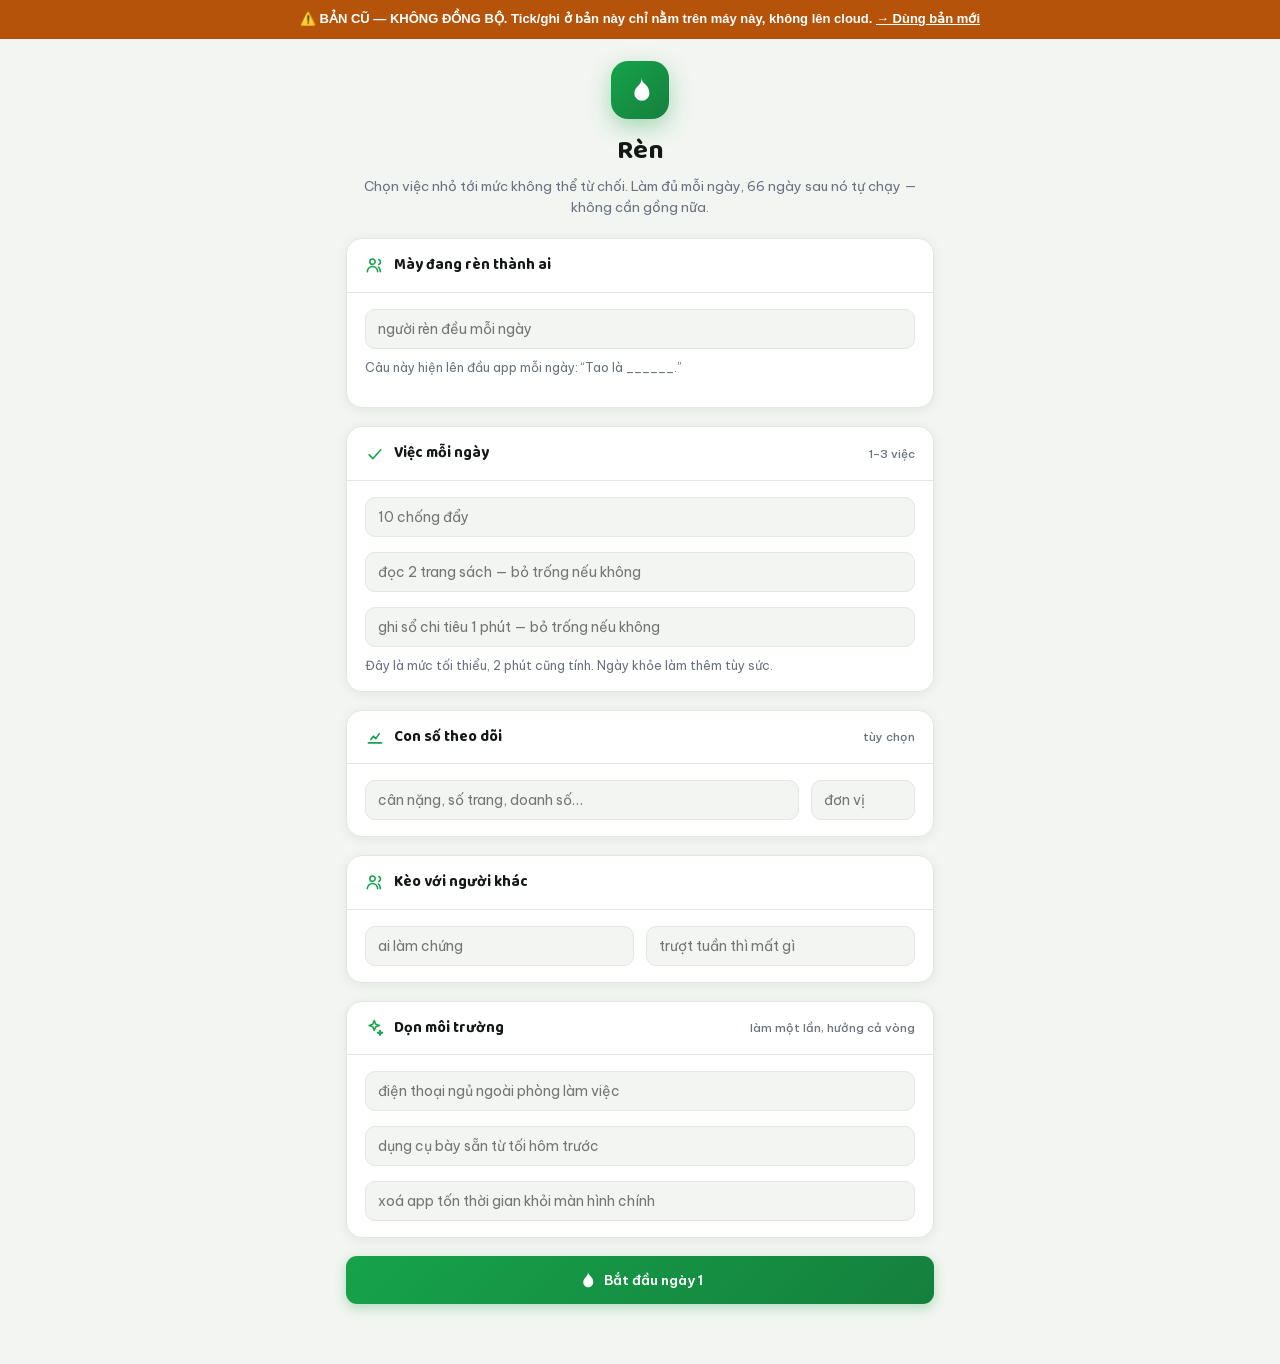
==== commit e52ce5cc: "Bản cũ v-xanh-cu.html: thêm banner cảnh báo KHÔNG đồng bộ Bản cũ dùng chung dữ liệu localStorage như" ====
--- a/v-xanh-cu.html
+++ b/v-xanh-cu.html
@@ -15,6 +15,7 @@
 <meta name="mobile-web-app-capable" content="yes">
 </head>
 <body>
+<div style="position:sticky;top:0;z-index:99999;background:#b45309;color:#fff;padding:10px 14px;font:600 13px/1.45 -apple-system,BlinkMacSystemFont,'Segoe UI',Roboto,sans-serif;text-align:center">⚠️ BẢN CŨ — KHÔNG ĐỒNG BỘ. Tick/ghi ở bản này chỉ nằm trên máy này, không lên cloud. <a href="index.html" style="color:#fff;text-decoration:underline">→ Dùng bản mới</a></div>
 <style>
 @font-face{font-family:"Be Vietnam Pro";font-style:normal;font-weight:400;font-display:swap;src:url([data-uri]) format('woff2');unicode-range:U+0102-0103, U+0110-0111, U+0128-0129, U+0168-0169, U+01A0-01A1, U+01AF-01B0, U+0300-0301, U+0303-0304, U+0308-0309, U+0323, U+0329, U+1EA0-1EF9, U+20AB}
 @font-face{font-family:"Be Vietnam Pro";font-style:normal;font-weight:400;font-display:swap;src:url([data-uri]) format('woff2');unicode-range:U+0000-00FF, U+0131, U+0152-0153, U+02BB-02BC, U+02C6, U+02DA, U+02DC, U+0304, U+0308, U+0329, U+2000-206F, U+20AC, U+2122, U+2191, U+2193, U+2212, U+2215, U+FEFF, U+FFFD}
